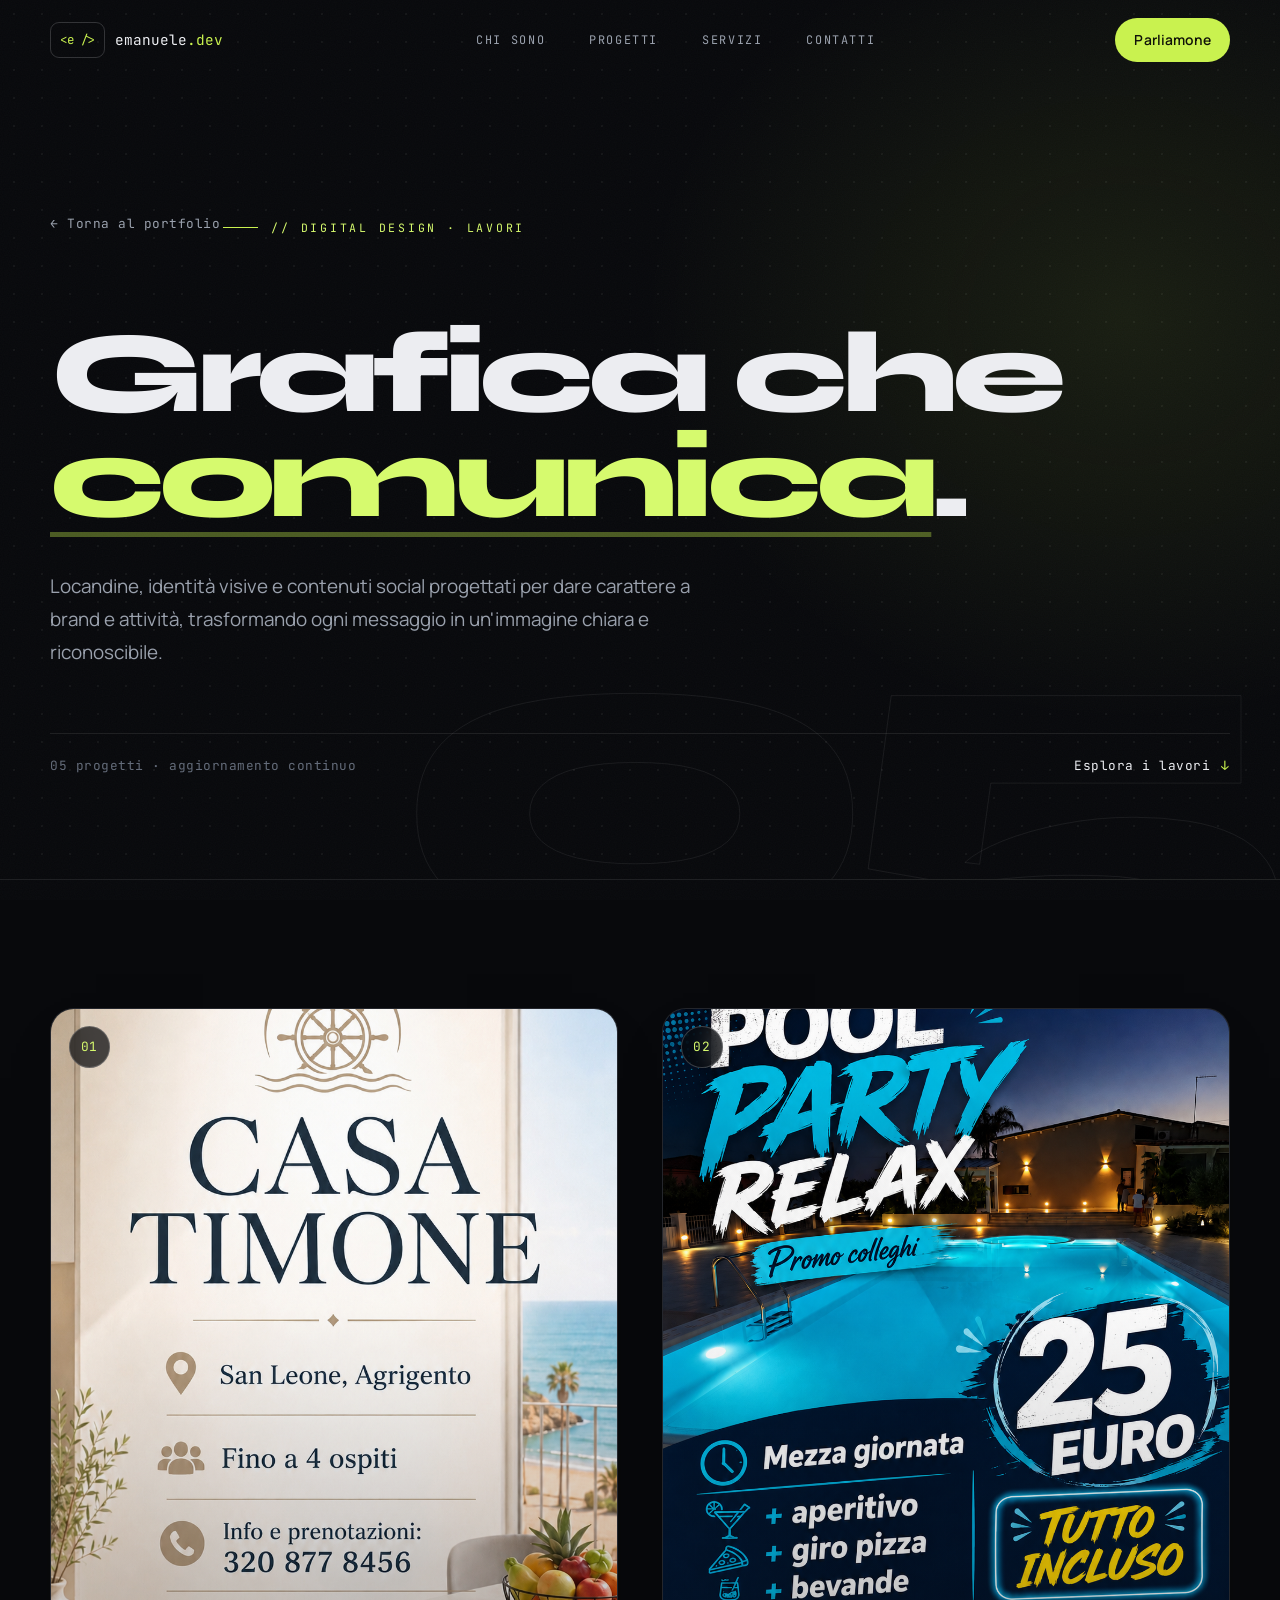
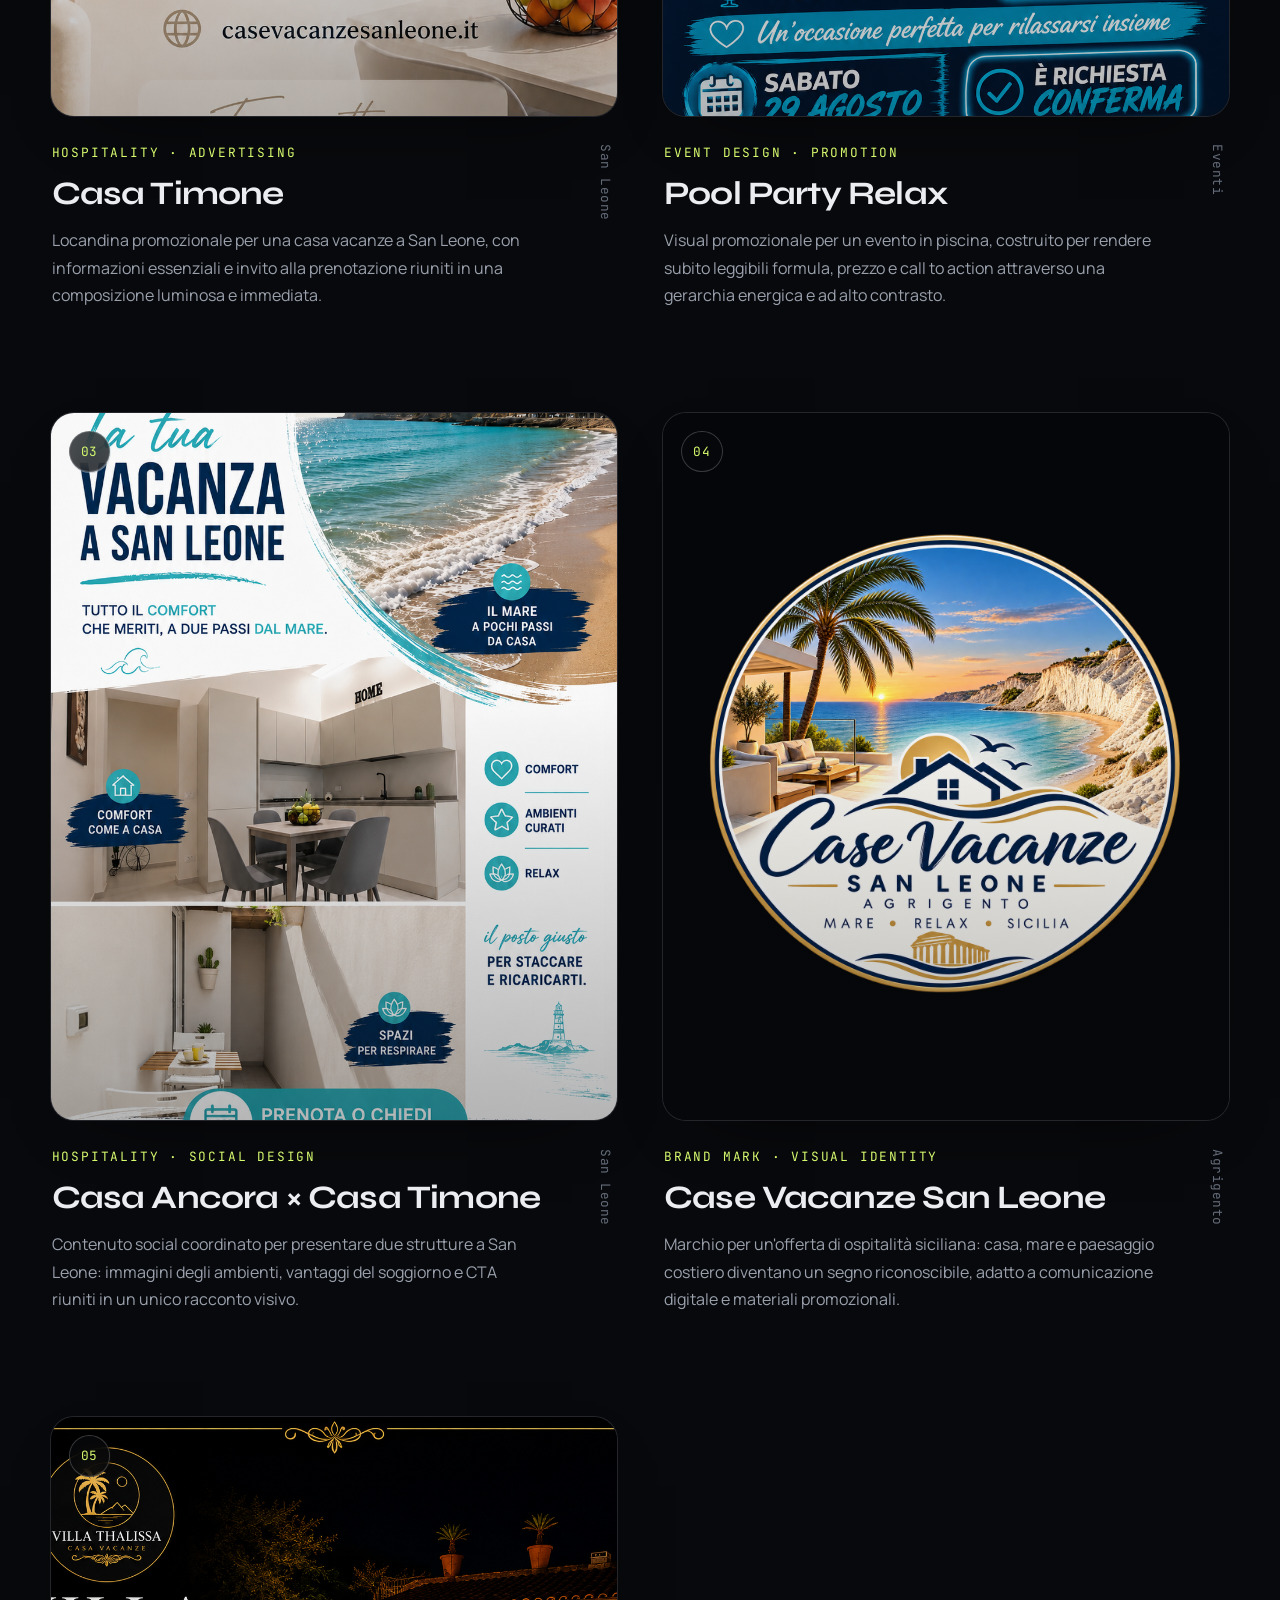
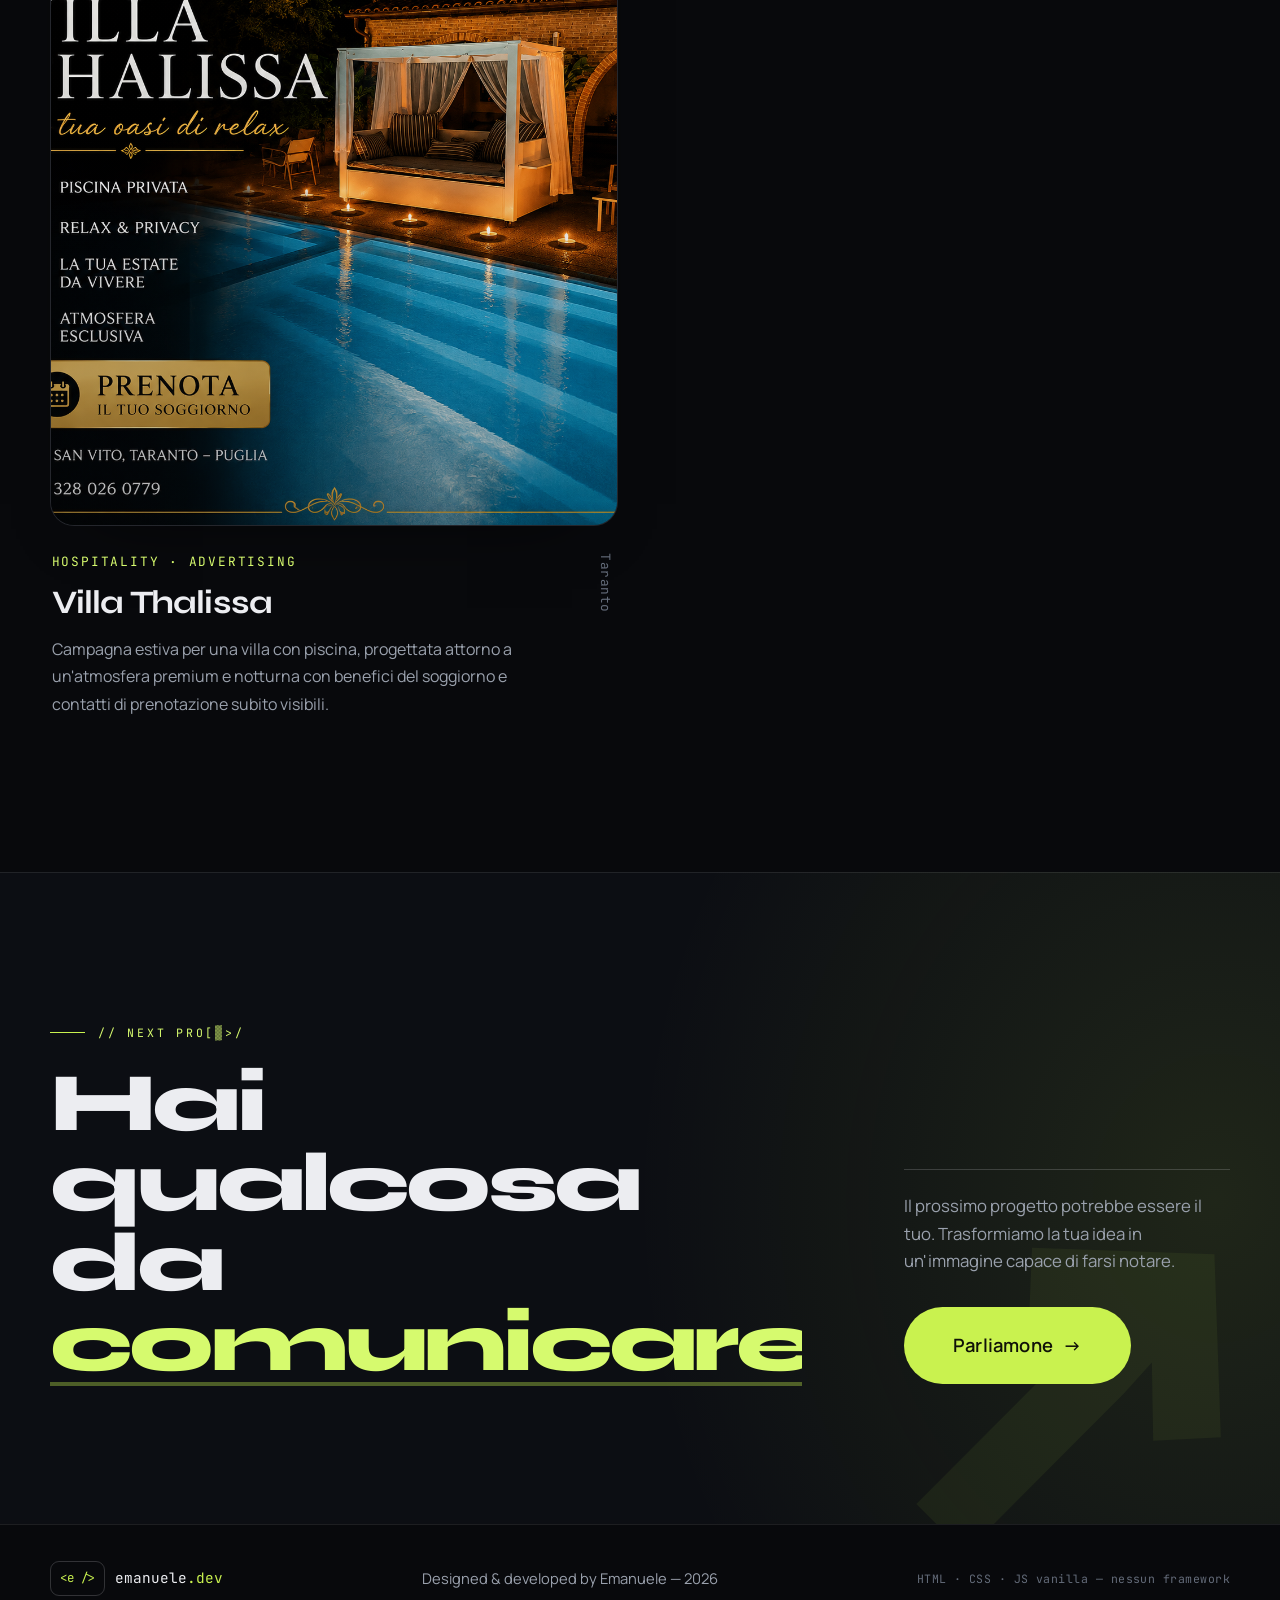
==== works.html @ bc9836f9 "Add files via upload" ====
<!doctype html>
<html lang="it">
  <head>
    <meta charset="UTF-8" />
    <meta name="viewport" content="width=device-width, initial-scale=1.0" />
    <title>Lavori di Digital Design — Emanuele</title>
    <meta
      name="description"
      content="Una selezione dei miei lavori di digital design: locandine, loghi, social content e identità visive per attività e brand."
    />
    <meta name="theme-color" content="#08090C" />
    <meta property="og:type" content="website" />
    <meta property="og:locale" content="it_IT" />
    <meta property="og:title" content="Grafica che comunica — Emanuele" />
    <meta
      property="og:description"
      content="Digital design, identità visive e contenuti promozionali progettati per dare carattere a brand e attività."
    />
    <meta property="og:image" content="assets/images/grafica-che-comunica-og.png" />
    <meta property="og:image:width" content="1200" />
    <meta property="og:image:height" content="630" />
    <meta property="og:image:alt" content="Grafica che comunica — Digital Design · Selected Works" />
    <meta name="twitter:card" content="summary_large_image" />
    <meta name="twitter:title" content="Grafica che comunica — Emanuele" />
    <meta
      name="twitter:description"
      content="Digital design, identità visive e contenuti promozionali progettati per dare carattere a brand e attività."
    />
    <meta name="twitter:image" content="assets/images/grafica-che-comunica-og.png" />

    <link rel="preconnect" href="https://fonts.googleapis.com" />
    <link rel="preconnect" href="https://fonts.gstatic.com" crossorigin />
    <link
      href="https://fonts.googleapis.com/css2?family=Syne:wght@700;800&amp;family=Manrope:wght@400;500;600;700&amp;family=JetBrains+Mono:wght@400;500;600&amp;display=swap"
      rel="stylesheet"
    />

    <link
      rel="icon"
      type="image/svg+xml"
      href="data:image/svg+xml,%3Csvg xmlns='http://www.w3.org/2000/svg' viewBox='0 0 100 100'%3E%3Crect width='100' height='100' fill='%2308090C'/%3E%3Ctext x='50' y='70' font-family='Monaco, monospace' font-size='60' font-weight='bold' fill='%23C9F24F' text-anchor='middle'%3Ee%3C/text%3E%3C/svg%3E"
    />
    <script>
      document.documentElement.classList.add("js");
    </script>

    <link rel="stylesheet" href="css/style.css" />
    <link rel="stylesheet" href="css/works.css" />
  </head>
  <body class="works-page">
    <div class="noise" aria-hidden="true"></div>
    <a class="skip-link" href="#main">Salta al contenuto</a>

    <!-- ============ HEADER (stesso del portfolio, link al portfolio) ============ -->
    <header class="site-header" id="top">
      <div class="container header-inner">
        <a href="index.html" class="brand" aria-label="Emanuele — torna al portfolio">
          <span class="brand-mark" aria-hidden="true">&lt;e /&gt;</span>
          <span class="brand-name">emanuele<span class="accent">.dev</span></span>
        </a>

        <nav class="main-nav" aria-label="Navigazione principale">
          <ul>
            <li><a class="nav-link" href="index.html#chi-sono">Chi sono</a></li>
            <li><a class="nav-link" href="index.html#progetti">Progetti</a></li>
            <li><a class="nav-link" href="index.html#servizi">Servizi</a></li>
            <li><a class="nav-link" href="index.html#contatti">Contatti</a></li>
          </ul>
        </nav>

        <div class="header-actions">
          <a href="index.html#contatti" class="btn btn-primary btn-sm header-cta">Parliamone</a>
          <button
            class="menu-toggle"
            type="button"
            aria-expanded="false"
            aria-controls="mobile-menu"
          >
            <span class="menu-toggle-label">Menu</span>
            <span class="menu-toggle-icon" aria-hidden="true"><span></span><span></span></span>
          </button>
        </div>
      </div>
    </header>

    <!-- ============ MENU MOBILE ============ -->
    <div class="menu-overlay" id="mobile-menu" aria-hidden="true">
      <nav class="menu-nav" aria-label="Navigazione mobile">
        <ul>
          <li><a href="index.html#chi-sono" style="--i: 0"><span class="menu-idx">01</span>Chi sono</a></li>
          <li><a href="index.html#progetti" style="--i: 1"><span class="menu-idx">02</span>Progetti</a></li>
          <li><a href="index.html#servizi" style="--i: 2"><span class="menu-idx">03</span>Servizi</a></li>
          <li><a href="works.html" style="--i: 3"><span class="menu-idx">04</span>Digital Design</a></li>
          <li><a href="index.html#contatti" style="--i: 4"><span class="menu-idx">05</span>Contatti</a></li>
        </ul>
      </nav>
      <div class="menu-foot">
        <p class="mono">// digital design · selected works</p>
        <p class="mono dim">Based in Italy</p>
      </div>
    </div>

    <main id="main">
      <!-- ============ INTESTAZIONE PAGINA ============ -->
      <section class="works-hero">
        <div class="container">
          <a class="back-link mono" href="index.html">← Torna al portfolio</a>

          <p class="kicker mono" data-scramble>// digital design · lavori</p>
          <h1 class="works-title">
            <span class="lm"><span class="lm-in">Grafica che</span></span>
            <span class="lm"><span class="lm-in"><em class="hl">comunica</em>.</span></span>
          </h1>
          <p class="works-lead">
            Locandine, identità visive e contenuti social progettati per dare
            carattere a brand e attività, trasformando ogni messaggio in
            un'immagine chiara e riconoscibile.
          </p>
          <div class="works-hero-meta">
            <p class="works-count mono">05 progetti · aggiornamento continuo</p>
            <a class="works-scroll mono" href="#selected-works">
              Esplora i lavori <span aria-hidden="true">↓</span>
            </a>
          </div>
        </div>
      </section>

      <!-- ============ GRIGLIA LAVORI ============ -->
      <section class="works-section" id="selected-works" aria-label="Lavori di digital design">
        <div class="container">
          <div class="works-grid">

            <!-- 01 · card larga in evidenza -->
            <article class="work-card reveal">
              <a
                class="work-media"
                href="assets/works/progetto-01.PNG"
                target="_blank"
                rel="noopener"
                aria-label="Apri il progetto Casa Timone a dimensione intera"
              >
                <img
                  src="assets/works/progetto-01.PNG"
                  alt="Locandina promozionale Casa Timone, casa vacanze a San Leone"
                  loading="lazy" width="1200" height="900" />
                <span class="work-idx mono">01</span>
                <span class="work-overlay mono">Vedi progetto <span aria-hidden="true">↗</span></span>
              </a>
              <div class="work-body">
                <span class="work-cat mono">Hospitality · Advertising</span>
                <h2 class="work-title">Casa Timone</h2>
                <p class="work-desc">
                  Locandina promozionale per una casa vacanze a San Leone, con
                  informazioni essenziali e invito alla prenotazione riuniti in
                  una composizione luminosa e immediata.
                </p>
                <span class="work-year mono">San Leone</span>
              </div>
            </article>

            <!-- 02 -->
            <article class="work-card reveal" style="--d: 0.08s">
              <a
                class="work-media"
                href="assets/works/progetto-02.PNG"
                target="_blank"
                rel="noopener"
                aria-label="Apri il progetto Pool Party Relax a dimensione intera"
              >
                <img
                  src="assets/works/progetto-02.PNG"
                  alt="Locandina Pool Party Relax con piscina, offerta e dettagli dell'evento"
                  loading="lazy" width="900" height="675" />
                <span class="work-idx mono">02</span>
                <span class="work-overlay mono">Vedi progetto <span aria-hidden="true">↗</span></span>
              </a>
              <div class="work-body">
                <span class="work-cat mono">Event Design · Promotion</span>
                <h2 class="work-title">Pool Party Relax</h2>
                <p class="work-desc">
                  Visual promozionale per un evento in piscina, costruito per
                  rendere subito leggibili formula, prezzo e call to action
                  attraverso una gerarchia energica e ad alto contrasto.
                </p>
                <span class="work-year mono">Eventi</span>
              </div>
            </article>

            <!-- 03 -->
            <article class="work-card reveal" style="--d: 0.16s">
              <a
                class="work-media"
                href="assets/works/progetto-03.PNG"
                target="_blank"
                rel="noopener"
                aria-label="Apri il progetto Casa Ancora e Casa Timone a dimensione intera"
              >
                <img
                  src="assets/works/progetto-03.PNG"
                  alt="Grafica promozionale delle case vacanze Casa Ancora e Casa Timone"
                  loading="lazy" width="900" height="675" />
                <span class="work-idx mono">03</span>
                <span class="work-overlay mono">Vedi progetto <span aria-hidden="true">↗</span></span>
              </a>
              <div class="work-body">
                <span class="work-cat mono">Hospitality · Social Design</span>
                <h2 class="work-title">Casa Ancora × Casa Timone</h2>
                <p class="work-desc">
                  Contenuto social coordinato per presentare due strutture a San
                  Leone: immagini degli ambienti, vantaggi del soggiorno e CTA
                  riuniti in un unico racconto visivo.
                </p>
                <span class="work-year mono">San Leone</span>
              </div>
            </article>

            <!-- 04 -->
            <article class="work-card reveal" style="--d: 0.08s">
              <a
                class="work-media work-media--contain"
                href="assets/works/progetto-04.PNG"
                target="_blank"
                rel="noopener"
                aria-label="Apri il logo Case Vacanze San Leone a dimensione intera"
              >
                <img
                  src="assets/works/progetto-04.PNG"
                  alt="Logo circolare Case Vacanze San Leone con mare, casa e costa siciliana"
                  loading="lazy" width="900" height="675" />
                <span class="work-idx mono">04</span>
                <span class="work-overlay mono">Vedi progetto <span aria-hidden="true">↗</span></span>
              </a>
              <div class="work-body">
                <span class="work-cat mono">Brand Mark · Visual Identity</span>
                <h2 class="work-title">Case Vacanze San Leone</h2>
                <p class="work-desc">
                  Marchio per un'offerta di ospitalità siciliana: casa, mare e
                  paesaggio costiero diventano un segno riconoscibile, adatto a
                  comunicazione digitale e materiali promozionali.
                </p>
                <span class="work-year mono">Agrigento</span>
              </div>
            </article>

            <!-- 05 -->
            <article class="work-card reveal" style="--d: 0.16s">
              <a
                class="work-media"
                href="assets/works/progetto-05.PNG"
                target="_blank"
                rel="noopener"
                aria-label="Apri il progetto Villa Thalissa a dimensione intera"
              >
                <img
                  src="assets/works/progetto-05.PNG"
                  alt="Locandina Villa Thalissa con piscina e invito alla prenotazione"
                  loading="lazy" width="900" height="675" />
                <span class="work-idx mono">05</span>
                <span class="work-overlay mono">Vedi progetto <span aria-hidden="true">↗</span></span>
              </a>
              <div class="work-body">
                <span class="work-cat mono">Hospitality · Advertising</span>
                <h2 class="work-title">Villa Thalissa</h2>
                <p class="work-desc">
                  Campagna estiva per una villa con piscina, progettata attorno
                  a un'atmosfera premium e notturna con benefici del soggiorno e
                  contatti di prenotazione subito visibili.
                </p>
                <span class="work-year mono">Taranto</span>
              </div>
            </article>

          </div>
        </div>
      </section>

      <!-- ============ CTA FINALE ============ -->
      <section class="works-cta" aria-label="Contattami">
        <div class="container works-cta-grid">
          <div>
            <p class="kicker mono reveal" data-scramble>// next project</p>
            <h2 class="works-cta-title">
              <span class="lm"><span class="lm-in">Hai qualcosa</span></span>
              <span class="lm"><span class="lm-in">da</span></span>
              <span class="lm"><span class="lm-in"><em class="hl">comunicare</em>?</span></span>
            </h2>
          </div>
          <div class="works-cta-copy reveal" style="--d: 0.15s">
            <p class="works-cta-text">
              Il prossimo progetto potrebbe essere il tuo. Trasformiamo la tua
              idea in un'immagine capace di farsi notare.
            </p>
            <a href="index.html#contatti" class="btn btn-primary btn-xl">
              Parliamone <span aria-hidden="true">→</span>
            </a>
          </div>
        </div>
      </section>
    </main>

    <!-- ============ FOOTER ============ -->
    <footer class="site-footer">
      <div class="container footer-inner">
        <a href="index.html" class="brand" aria-label="Torna al portfolio">
          <span class="brand-mark" aria-hidden="true">&lt;e /&gt;</span>
          <span class="brand-name">emanuele<span class="accent">.dev</span></span>
        </a>
        <p class="footer-line">
          Designed &amp; developed by Emanuele — <span id="year"></span>
        </p>
        <p class="footer-tech mono">HTML · CSS · JS vanilla — nessun framework</p>
      </div>
    </footer>

    <button class="to-top" type="button" aria-label="Torna all'inizio">↑</button>
    <div class="toast mono" role="status" aria-live="polite"></div>

    <script src="js/script.js"></script>
  </body>
</html>
---- css/style.css ----
/* ============================================================
   EMANUELE · PORTFOLIO — design system
   Tema carbone + accento lime
   ============================================================ */

:root {
  --bg: #08090C;
  --bg-elev: #0C0E13;
  --surface: #0F1218;
  --surface-2: #151923;
  --line: rgba(236, 238, 242, .09);
  --line-strong: rgba(236, 238, 242, .18);
  --text: #ECEDF1;
  --muted: #9AA1AD;
  --faint: #646C7A;
  --accent: #C9F24F;
  --accent-text: #D6FA6E;
  --accent-soft: rgba(201, 242, 79, .12);
  --font-display: 'Syne', system-ui, sans-serif;
  --font-body: 'Manrope', system-ui, sans-serif;
  --font-mono: 'JetBrains Mono', ui-monospace, monospace;
  --radius: 16px;
  --radius-lg: 24px;
  --ease: cubic-bezier(.16, 1, .3, 1);
  --header-h: clamp(4.25rem, 9vh, 5.5rem);
}

*, *::before, *::after { box-sizing: border-box; margin: 0; padding: 0; }

html {
  color-scheme: dark;
  scroll-behavior: smooth;
  scroll-padding-top: calc(var(--header-h) + 1rem);
}

body {
  background: var(--bg);
  color: var(--text);
  font-family: var(--font-body);
  font-size: 1rem;
  line-height: 1.65;
  -webkit-font-smoothing: antialiased;
  overflow-x: hidden;
}

img { max-width: 100%; display: block; }
a { color: inherit; text-decoration: none; }
ul, ol { list-style: none; }
button { font: inherit; color: inherit; background: none; border: 0; cursor: pointer; }

::selection { background: var(--accent); color: #101208; }
:focus-visible { outline: 2px solid var(--accent); outline-offset: 3px; border-radius: 4px; }

.container { width: min(1180px, 100% - 3rem); margin-inline: auto; }
.mono { font-family: var(--font-mono); font-size: .8rem; letter-spacing: .04em; }
.dim { color: var(--faint); }
.accent { color: var(--accent); }

em.hl {
  font-style: normal;
  color: var(--accent-text);
  text-decoration: underline;
  text-decoration-color: rgba(201, 242, 79, .35);
  text-underline-offset: .14em;
  text-decoration-thickness: .045em;
}

/* Grana di sottofondo */
.noise {
  position: fixed; inset: 0; z-index: 1; pointer-events: none; opacity: .05;
  background-image: url("data:image/svg+xml,%3Csvg xmlns='http://www.w3.org/2000/svg' width='140' height='140'%3E%3Cfilter id='n'%3E%3CfeTurbulence type='fractalNoise' baseFrequency='0.85' numOctaves='2'/%3E%3C/filter%3E%3Crect width='140' height='140' filter='url(%23n)' opacity='0.6'/%3E%3C/svg%3E");
}

.skip-link {
  position: fixed; top: -100px; left: 1rem; z-index: 300;
  background: var(--accent); color: #101208; font-weight: 700;
  padding: .7rem 1.2rem; border-radius: 999px; transition: top .3s var(--ease);
}
.skip-link:focus { top: 1rem; }

/* ---------- Bottoni ---------- */
.btn {
  display: inline-flex; align-items: center; gap: .55em;
  font-weight: 600; font-size: .95rem; letter-spacing: .01em;
  padding: .95em 1.7em; border-radius: 999px; border: 1px solid transparent;
  transition: transform .35s var(--ease), background .35s, color .35s, border-color .35s, box-shadow .35s;
}
.btn:active { transform: scale(.97); }
.btn-primary { background: var(--accent); color: #101208; }
.btn-primary:hover { transform: translateY(-2px); box-shadow: 0 12px 34px -12px rgba(201, 242, 79, .45); background: var(--accent-text); }
.btn-ghost { border-color: var(--line-strong); color: var(--text); }
.btn-ghost:hover { border-color: var(--accent); color: var(--accent-text); transform: translateY(-2px); }
.btn-sm { padding: .65em 1.3em; font-size: .87rem; }
.btn-xl { padding: 1.2em 2.6em; font-size: clamp(1rem, 1.6vw, 1.15rem); }

/* ---------- Kicker & titoli ---------- */
.kicker {
  display: inline-flex; align-items: center; gap: .8rem;
  color: var(--accent-text); text-transform: uppercase;
  font-size: .72rem; letter-spacing: .24em; margin-bottom: 1.4rem;
}
.kicker::before { content: ""; width: 2.2rem; height: 1px; background: var(--accent); }

.section-title {
  font-family: var(--font-display); font-weight: 800;
  font-size: clamp(2rem, 4.6vw, 3.3rem);
  line-height: 1.06; letter-spacing: -.02em;
}
.section-lead { color: var(--muted); max-width: 56ch; margin-top: 1.2rem; }
.section { padding-block: clamp(4.5rem, 10vw, 7.5rem); }
.section-head { margin-bottom: clamp(2.5rem, 6vw, 4rem); }

/* Line-mask reveal (solo con JS attivo) */
.lm { display: block; overflow: hidden; padding-bottom: .08em; margin-bottom: -.08em; }
.js .lm-in { display: inline-block; transform: translateY(115%); transition: transform .9s var(--ease); }
.js .is-visible .lm-in, .js .lm.is-visible .lm-in { transform: translateY(0); }

/* Reveal generico allo scroll (solo con JS attivo) */
.js .reveal { opacity: 0; transform: translateY(26px); transition: opacity .8s var(--ease), transform .8s var(--ease); transition-delay: var(--d, 0s); }
.js .reveal.is-visible { opacity: 1; transform: none; }

/* ---------- Header ---------- */
.site-header {
  position: fixed; top: 0; left: 0; right: 0; z-index: 100; height: var(--header-h);
  display: flex; align-items: center;
  border-bottom: 1px solid transparent;
  transition: background .4s, border-color .4s;
}
.site-header.scrolled {
  background: rgba(8, 9, 12, .78);
  -webkit-backdrop-filter: blur(12px); backdrop-filter: blur(12px);
  border-bottom-color: var(--line);
}
.header-inner { display: flex; align-items: center; justify-content: space-between; gap: 1.5rem; }

.brand { display: inline-flex; align-items: center; gap: .65rem; }
.brand-mark {
  font-family: var(--font-mono); font-size: .78rem; color: var(--accent);
  border: 1px solid var(--line-strong); border-radius: 9px;
  padding: .4rem .55rem; transition: border-color .3s, background .3s;
}
.brand:hover .brand-mark { border-color: var(--accent); background: var(--accent-soft); }
.brand-name { font-family: var(--font-mono); font-size: .9rem; }

.main-nav ul { display: flex; gap: clamp(1.2rem, 2.4vw, 2.1rem); }
.nav-link {
  font-family: var(--font-mono); font-size: .74rem; letter-spacing: .14em;
  text-transform: uppercase; color: var(--muted);
  display: inline-flex; align-items: center; gap: .5rem;
  padding-block: .35rem; transition: color .3s;
}
.nav-link::before {
  content: ""; width: 5px; height: 5px; border-radius: 50%;
  background: var(--accent); transform: scale(0); transition: transform .35s var(--ease);
}
.nav-link:hover { color: var(--text); }
.nav-link.is-active { color: var(--accent-text); }
.nav-link.is-active::before { transform: scale(1); }

.header-actions { display: flex; align-items: center; gap: 1rem; }

/* Hamburger */
.menu-toggle { display: none; align-items: center; gap: .8rem; padding: .5rem 0; }
.menu-toggle-label { font-family: var(--font-mono); font-size: .72rem; letter-spacing: .18em; text-transform: uppercase; }
.menu-toggle-icon { display: grid; gap: 6px; width: 26px; }
.menu-toggle-icon span { height: 2px; background: var(--text); border-radius: 2px; transition: transform .4s var(--ease), opacity .3s; }
.menu-open .menu-toggle-icon span:first-child { transform: translateY(4px) rotate(45deg); }
.menu-open .menu-toggle-icon span:last-child { transform: translateY(-4px) rotate(-45deg); }

/* ---------- Menu mobile ---------- */
.menu-overlay {
  position: fixed; inset: 0; z-index: 90; background: var(--bg-elev);
  display: flex; flex-direction: column; justify-content: center;
  padding: var(--header-h) 2rem 2.5rem;
  clip-path: inset(0 0 100% 0); visibility: hidden;
  transition: clip-path .65s var(--ease), visibility 0s .65s;
}
.menu-open .menu-overlay { clip-path: inset(0); visibility: visible; transition: clip-path .65s var(--ease); }
.menu-nav li { overflow: hidden; border-bottom: 1px solid var(--line); }
.menu-nav a {
  display: flex; align-items: baseline; gap: 1.2rem;
  font-family: var(--font-display); font-weight: 800;
  font-size: clamp(2rem, 8vw, 3.4rem); padding: 1rem 0;
  transform: translateY(110%); transition: transform .6s var(--ease), color .3s;
  transition-delay: calc(var(--i) * 60ms);
}
.menu-open .menu-nav a { transform: none; }
.menu-nav a:hover { color: var(--accent-text); }
.menu-idx { font-family: var(--font-mono); font-size: .8rem; color: var(--accent); }
.menu-foot { margin-top: 2.5rem; display: flex; justify-content: space-between; gap: 1rem; color: var(--accent-text); }
.menu-foot .dim { color: var(--faint); }

/* ---------- Hero ---------- */
.hero {
  position: relative; min-height: 100svh;
  display: grid; align-content: center;
  padding: calc(var(--header-h) + 3rem) 0 5rem;
  background-image: radial-gradient(circle, rgba(236,238,242,.055) 1px, transparent 1px);
  background-size: 26px 26px;
  overflow: hidden;
}
.hero::after {
  content: ""; position: absolute; inset: 0; pointer-events: none;
  background: radial-gradient(60% 55% at 78% 30%, rgba(201,242,79,.07), transparent 70%);
}
.hero-grid { position: relative; z-index: 2; display: grid; gap: 3.5rem; align-items: center; }

.status-pill {
  display: inline-flex; align-items: center; gap: .65em;
  font-family: var(--font-mono); font-size: .74rem; letter-spacing: .1em; text-transform: uppercase;
  color: var(--muted); border: 1px solid var(--line-strong); border-radius: 999px;
  padding: .5em 1.1em; margin-bottom: 1.6rem;
}
.dot-live { width: 8px; height: 8px; border-radius: 50%; background: var(--accent); animation: pulse 2.2s infinite; flex: none; }
@keyframes pulse {
  0% { box-shadow: 0 0 0 0 rgba(201,242,79,.5); }
  70% { box-shadow: 0 0 0 9px rgba(201,242,79,0); }
  100% { box-shadow: 0 0 0 0 rgba(201,242,79,0); }
}

.hero-title {
  font-family: var(--font-display); font-weight: 800;
  font-size: clamp(2.3rem, 6vw, 4.3rem);
  line-height: 1.04; letter-spacing: -.025em;
}

.hero-sub { color: var(--muted); font-size: clamp(1rem, 1.4vw, 1.15rem); max-width: 46ch; margin-top: 1.6rem; }
.hero-actions { display: flex; flex-wrap: wrap; gap: 1rem; margin-top: 2.2rem; }

.hero-meta { display: flex; flex-wrap: wrap; gap: 1rem 2rem; margin-top: 2.6rem; color: var(--faint); font-size: .78rem; }
.hero-meta li { display: inline-flex; gap: .55em; }
.hero-meta span { color: var(--accent); }

/* Entrate hero (solo con JS attivo) */
.js .hero-el { opacity: 0; transform: translateY(22px); animation: heroIn .85s var(--ease) forwards; animation-delay: calc(var(--i) * .08s + .15s); }
.js .hero-title .lm-in { transform: translateY(115%); animation: lmUp .95s var(--ease) forwards; animation-delay: calc(var(--i) * .08s + .2s); transition: none; }
@keyframes heroIn { to { opacity: 1; transform: none; } }
@keyframes lmUp { to { transform: translateY(0); } }

/* Lato artistico hero */
.hero-art { position: relative; max-width: 460px; margin-inline: auto; width: 100%; }
.code-card {
  position: relative; z-index: 2;
  background: #0D1016; border: 1px solid var(--line); border-radius: var(--radius);
  box-shadow: 0 40px 90px -40px rgba(0,0,0,.8);
  animation: floaty 7s ease-in-out infinite alternate;
}
@keyframes floaty { from { transform: translateY(-7px); } to { transform: translateY(7px); } }
.code-bar { display: flex; align-items: center; gap: 1rem; padding: .85rem 1.2rem; border-bottom: 1px solid var(--line); }
.code-dots { display: flex; gap: 6px; }
.code-dots i { width: 10px; height: 10px; border-radius: 50%; background: var(--surface-2); border: 1px solid var(--line-strong); }
.code-file { color: var(--faint); font-size: .72rem; }
.code-body { padding: 1.4rem 1.5rem; font-family: var(--font-mono); font-size: .82rem; line-height: 1.85; overflow-x: auto; }
.c-line { display: block; white-space: pre; }
.c-kw { color: #8B93FF; } .c-var { color: var(--text); } .c-key { color: #7FD1DC; }
.c-str { color: var(--accent-text); } .c-cm { color: #59626F; }
.caret { display: inline-block; width: 8px; height: 1.05em; background: var(--accent); vertical-align: text-bottom; margin-left: 4px; animation: blink 1.1s steps(1) infinite; }
@keyframes blink { 50% { opacity: 0; } }

.float-chip {
  position: absolute; z-index: 3;
  display: inline-flex; align-items: center; gap: .55em;
  font-family: var(--font-mono); font-size: .72rem; color: var(--text);
  background: var(--surface); border: 1px solid var(--line-strong);
  padding: .5em 1em; border-radius: 999px;
  box-shadow: 0 16px 40px -18px rgba(0,0,0,.7);
  animation: floaty 6s ease-in-out infinite alternate;
}
.chip-dot { width: 6px; height: 6px; border-radius: 50%; background: var(--accent); }
.chip-a { top: -1.1rem; left: -1rem; animation-delay: .8s; }
.chip-b { bottom: 3rem; right: -1.2rem; animation-delay: 1.6s; }
.chip-c { bottom: -1.2rem; left: 1.2rem; animation-delay: 2.4s; }

.scroll-cue {
  position: absolute; left: 50%; bottom: 1.6rem; transform: translateX(-50%);
  display: flex; flex-direction: column; align-items: center; gap: .5rem;
  color: var(--faint); font-size: .68rem; letter-spacing: .22em; text-transform: uppercase;
}
.cue-line { width: 1px; height: 44px; background: var(--accent); animation: cue 1.8s var(--ease) infinite; transform-origin: top; }
@keyframes cue { 0% { transform: scaleY(0); } 45% { transform: scaleY(1); } 100% { transform: scaleY(1); opacity: 0; } }

/* ---------- Marquee ---------- */
.marquee { border-block: 1px solid var(--line); overflow: hidden; }
.marquee-track { display: flex; width: max-content; animation: marquee 34s linear infinite; }
.marquee:hover .marquee-track { animation-play-state: paused; }
.marquee-group { display: flex; align-items: center; gap: 2.6rem; padding: 1.15rem 1.3rem; }
.marquee-group span {
  font-family: var(--font-mono); font-size: .8rem; letter-spacing: .18em;
  text-transform: uppercase; color: var(--faint); white-space: nowrap;
}
.marquee-group i { color: var(--accent); font-style: normal; font-size: .7rem; }
@keyframes marquee { to { transform: translateX(-50%); } }

/* ---------- Chi sono ---------- */
.about { border-top: 1px solid var(--line); }
.about-grid { display: grid; gap: 3rem; align-items: start; }
.about-left { position: sticky; top: calc(var(--header-h) + 2rem); }
.about-right .lead { font-size: clamp(1.1rem, 1.6vw, 1.3rem); line-height: 1.6; }
.about-right p + p { margin-top: 1.2rem; color: var(--muted); }

.about-stats { display: grid; grid-template-columns: repeat(3, 1fr); gap: 1px; background: var(--line); border: 1px solid var(--line); border-radius: var(--radius); overflow: hidden; margin-top: 2.4rem; }
.stat { background: var(--surface); padding: 1.3rem 1.2rem; transition: background .35s; }
.stat:hover { background: var(--surface-2); }
.stat-label { display: block; color: var(--accent-text); font-size: .68rem; letter-spacing: .16em; text-transform: uppercase; margin-bottom: .5rem; }
.stat-value { font-weight: 600; font-size: .95rem; line-height: 1.4; }

.about-quote { margin-top: 2.4rem; padding: 1.4rem 1.6rem; border-left: 2px solid var(--accent); background: var(--accent-soft); border-radius: 0 var(--radius) var(--radius) 0; }
.about-quote p { font-family: var(--font-display); font-weight: 700; font-size: 1.15rem; }

/* ---------- Competenze ---------- */
.skills-grid { display: grid; gap: 1.5rem; }
.skill-panel { border: 1px solid var(--line); border-radius: var(--radius-lg); background: linear-gradient(180deg, var(--surface), var(--bg-elev)); padding: clamp(1.5rem, 3vw, 2.2rem); }
.skill-panel-head { display: flex; align-items: center; justify-content: space-between; gap: 1rem; flex-wrap: wrap; margin-bottom: .8rem; }
.skill-panel-head h3 { font-family: var(--font-display); font-size: 1.25rem; font-weight: 700; }
.skill-tag { color: var(--accent-text); font-size: .7rem; letter-spacing: .14em; text-transform: uppercase; border: 1px solid var(--line-strong); border-radius: 999px; padding: .4em 1em; }
.learning-tag { color: var(--muted); }

.skill-list li {
  display: grid; grid-template-columns: 1fr auto 14px; align-items: center; gap: 1rem;
  padding: .9rem 0; border-top: 1px solid var(--line);
}
.skill-name { font-weight: 600; }
.skill-level { color: var(--faint); font-size: .72rem; text-align: right; }
.skill-dot { width: 9px; height: 9px; border-radius: 50%; justify-self: end; }
.skill-dot.solid { background: var(--accent); }
.skill-dot.learning { background: transparent; border: 1.5px solid var(--accent); animation: pulse 2.6s infinite; }
.skill-dot.hollow { background: transparent; border: 1.5px solid var(--line-strong); }
.skill-dot.current-dot { background: var(--accent); box-shadow: 0 0 0 4px var(--accent-soft); }

.skill-note { display: flex; flex-wrap: wrap; gap: 1.4rem; margin-top: 2rem; color: var(--faint); }
.legend { display: inline-flex; align-items: center; gap: .55em; }

/* ---------- Progetti ---------- */
.projects { border-top: 1px solid var(--line); }

.featured {
  display: grid; gap: clamp(1.8rem, 4vw, 3.5rem);
  border: 1px solid var(--line); border-radius: var(--radius-lg);
  background: var(--surface); padding: clamp(1.2rem, 3vw, 2.4rem);
  transition: border-color .4s;
}
.featured:hover { border-color: var(--line-strong); }

.featured-media { position: relative; border-radius: var(--radius); overflow: hidden; border: 1px solid var(--line); aspect-ratio: 4 / 3; }
.featured-media img { width: 100%; height: 100%; object-fit: cover; animation: slowzoom 18s ease-in-out infinite alternate; }
@keyframes slowzoom { from { transform: scale(1); } to { transform: scale(1.09); } }
.frame-tag {
  position: absolute; left: 1rem; bottom: 1rem;
  display: inline-flex; align-items: center; gap: .6em;
  background: rgba(8, 9, 12, .82); border: 1px solid var(--line-strong);
  border-radius: 999px; padding: .45em 1em; font-size: .7rem; letter-spacing: .12em; text-transform: uppercase;
}

.featured-body { display: flex; flex-direction: column; }
.featured-title { font-family: var(--font-display); font-weight: 800; font-size: clamp(1.6rem, 2.6vw, 2.2rem); margin: .6rem 0 .8rem; }
.featured-desc { color: var(--muted); }
.featured-ps { display: grid; grid-template-columns: 1fr 1fr; gap: 1.5rem; margin: 1.6rem 0; }
.featured-ps h4 { color: var(--accent-text); font-size: .7rem; letter-spacing: .16em; text-transform: uppercase; margin-bottom: .5rem; }
.featured-ps p { color: var(--muted); font-size: .92rem; }

.tags { display: flex; flex-wrap: wrap; gap: .5rem; }
.tags li {
  font-family: var(--font-mono); font-size: .7rem; letter-spacing: .06em;
  color: var(--muted); border: 1px solid var(--line-strong);
  border-radius: 999px; padding: .4em .95em;
  transition: color .3s, border-color .3s;
}
.featured .tags li:hover { color: var(--accent-text); border-color: var(--accent); }
.featured-actions { display: flex; flex-wrap: wrap; gap: .9rem; margin-top: 1.8rem; }

/* Placeholder progetti futuri */
.ph-grid { display: grid; gap: 1.5rem; margin-top: 1.5rem; }
.ph-card {
  position: relative; overflow: hidden;
  border: 1px dashed var(--line-strong); border-radius: var(--radius-lg);
  padding: 2rem 1.8rem; display: flex; flex-direction: column; gap: .6rem;
  background-image: repeating-linear-gradient(-45deg, rgba(236,238,242,.018) 0 14px, transparent 14px 28px);
  transition: border-color .4s, transform .4s var(--ease);
}
.ph-card:hover { border-color: rgba(201,242,79,.5); transform: translateY(-5px); }
.ph-icon {
  width: 46px; height: 46px; border: 1px solid var(--line-strong); border-radius: 12px;
  display: grid; place-items: center; font-size: 1.4rem; color: var(--accent);
  margin-bottom: .6rem; transition: transform .5s var(--ease), background .4s;
}
.ph-card:hover .ph-icon { transform: rotate(90deg); background: var(--accent-soft); }
.ph-tag { color: var(--faint); letter-spacing: .2em; text-transform: uppercase; font-size: .66rem; }
.ph-card h3 { font-family: var(--font-display); font-size: 1.15rem; font-weight: 700; }
.ph-card p { color: var(--muted); font-size: .92rem; flex-grow: 1; }
.ph-hint { color: var(--faint); }
.ph-link { color: var(--accent-text); margin-top: .3rem; display: inline-flex; gap: .4em; transition: gap .3s; }
.ph-link:hover { gap: .8em; }

/* ---------- Servizi (accordion) ---------- */
.services { border-top: 1px solid var(--line); }
.acc { border-top: 1px solid var(--line); }
.acc-item { border-bottom: 1px solid var(--line); }
.acc-head {
  width: 100%; display: grid; grid-template-columns: auto 1fr auto; align-items: center; gap: 1.4rem;
  padding: 1.5rem 0; text-align: left;
}
.acc-idx { color: var(--faint); transition: color .3s; }
.acc-title { font-family: var(--font-display); font-weight: 700; font-size: clamp(1.15rem, 2.4vw, 1.5rem); transition: color .3s, transform .5s var(--ease); }
.acc-head:hover .acc-title { color: var(--accent-text); transform: translateX(8px); }
.acc-head:hover .acc-idx { color: var(--accent); }
.acc-icon { position: relative; width: 34px; height: 34px; border: 1px solid var(--line-strong); border-radius: 50%; flex: none; transition: transform .45s var(--ease), border-color .3s; }
.acc-icon::before, .acc-icon::after {
  content: ""; position: absolute; top: 50%; left: 50%; background: var(--accent);
  transform: translate(-50%, -50%);
}
.acc-icon::before { width: 12px; height: 1.5px; }
.acc-icon::after { width: 1.5px; height: 12px; }
.acc-item.is-open .acc-icon { transform: rotate(225deg); border-color: var(--accent); }
.acc-panel { display: grid; grid-template-rows: 0fr; transition: grid-template-rows .55s var(--ease); }
.acc-item.is-open .acc-panel { grid-template-rows: 1fr; }
.acc-inner { overflow: hidden; }
.acc-inner .acc-desc { color: var(--muted); max-width: 62ch; padding-left: calc(1.4rem + 2ch); }
.acc-inner .tags { padding: 1.1rem 0 1.7rem calc(1.4rem + 2ch); }

/* Digital Design · micro-riga e link alla futura gallery */
.acc-inner .acc-micro {
  font-family: var(--font-mono);
  font-size: .68rem;
  letter-spacing: .16em;
  text-transform: uppercase;
  color: var(--faint);
  margin-top: 1rem;
  padding-left: calc(1.4rem + 2ch);
}
.acc-inner .ph-link {
  display: inline-flex;
  margin-top: 1.1rem;
  padding-left: calc(1.4rem + 2ch);
  font-size: .72rem;
}

/* ---------- Processo ---------- */
.process { border-top: 1px solid var(--line); }
.steps { display: grid; gap: 2.2rem; margin-top: clamp(2.5rem, 6vw, 4rem); }
.step-bar { display: block; width: 2.4rem; height: 2px; background: var(--accent); margin: .7rem 0 1.1rem; transition: width .5s var(--ease); }
.step:hover .step-bar { width: 4rem; }
.step-num { color: var(--accent-text); letter-spacing: .14em; }
.step h3 { font-family: var(--font-display); font-size: 1.15rem; font-weight: 700; margin-bottom: .5rem; transition: transform .4s var(--ease); }
.step:hover h3 { transform: translateY(-3px); }
.step p { color: var(--muted); font-size: .92rem; }

/* ---------- Percorso (timeline) ---------- */
.journey { border-top: 1px solid var(--line); }
.tl-wrap { position: relative; }
.tl-wrap::before { content: ""; position: absolute; left: 190px; top: 8px; bottom: 8px; border-left: 1px dashed var(--line-strong); }
.tl-item { position: relative; display: grid; grid-template-columns: 150px 1fr; gap: 1rem 5rem; padding-block: 1.5rem; }
.tl-phase { color: var(--faint); letter-spacing: .16em; text-transform: uppercase; font-size: .68rem; padding-top: .35rem; }
.tl-node {
  position: absolute; left: 183px; top: 1.9rem; width: 15px; height: 15px;
  border-radius: 50%; border: 2px solid var(--line-strong); background: var(--bg);
}
.tl-item.done .tl-node { background: var(--accent); border-color: var(--accent); }
.tl-item.current .tl-node { background: var(--accent); border-color: var(--accent); animation: pulse 2s infinite; }
.tl-item.goal .tl-node { border-style: dashed; }
.tl-body h3 { font-family: var(--font-display); font-size: 1.25rem; font-weight: 700; display: flex; align-items: center; flex-wrap: wrap; gap: .8rem; }
.tl-item:not(.done):not(.current) .tl-body { opacity: .55; }
.tl-body p { color: var(--muted); margin-top: .35rem; max-width: 52ch; }
.tl-status { font-size: .64rem; letter-spacing: .14em; text-transform: uppercase; color: var(--muted); border: 1px solid var(--line-strong); border-radius: 999px; padding: .35em .9em; font-family: var(--font-mono); }
.tl-item.done .tl-status { color: var(--accent-text); border-color: rgba(201,242,79,.4); }
.tl-item.current .tl-status { color: #101208; background: var(--accent); border-color: var(--accent); }
.tl-legend { display: flex; flex-wrap: wrap; gap: 1.4rem; margin-top: 2.2rem; color: var(--faint); }

/* ---------- CTA ---------- */
.cta {
  position: relative; overflow: hidden;
  padding-block: clamp(6rem, 13vw, 9.5rem);
  background: radial-gradient(55% 80% at 20% 50%, rgba(201,242,79,.09), transparent 70%);
  border-top: 1px solid var(--line);
}
.cta-arrow {
  position: absolute; right: -2%; top: 50%; transform: translateY(-50%);
  font-family: var(--font-display); font-weight: 800; line-height: 1;
  font-size: clamp(16rem, 42vw, 34rem); color: transparent;
  -webkit-text-stroke: 1px rgba(236,238,242,.09);
  pointer-events: none; user-select: none;
}
.cta-title {
  font-family: var(--font-display); font-weight: 800;
  font-size: clamp(2.6rem, 7vw, 5.4rem); line-height: 1.02; letter-spacing: -.02em;
}
.cta-title .lm-in:hover { -webkit-text-stroke: 1.5px var(--accent-text); color: transparent; }
@supports not (-webkit-text-stroke: 1px black) { .cta-title .lm-in:hover { color: var(--accent-text); } }
.cta-text { color: var(--muted); max-width: 52ch; margin-top: 1.6rem; font-size: clamp(1rem, 1.4vw, 1.15rem); }
.cta .btn-xl { margin-top: 2.4rem; }
.cta-note { display: block; margin-top: 1.4rem; color: var(--faint); }

/* ---------- Contatti ---------- */
.contacts-grid { display: grid; gap: 2.5rem; }
.contact-sub { font-family: var(--font-display); font-size: 1.2rem; font-weight: 700; margin-bottom: .6rem; }
.contact-left > p { color: var(--muted); max-width: 40ch; }

.email-card {
  display: flex; align-items: center; justify-content: space-between; gap: 1rem; flex-wrap: wrap;
  background: var(--surface); border: 1px solid var(--line-strong);
  border-radius: var(--radius); padding: 1.1rem 1.3rem; margin-top: 1.8rem;
}
.email-addr { font-size: .85rem; overflow-wrap: anywhere; }
.email-actions { display: flex; gap: .6rem; }
.copy-btn {
  font-size: .72rem; letter-spacing: .1em; text-transform: uppercase;
  border: 1px solid var(--line-strong); border-radius: 999px; padding: .5em 1.1em;
  color: var(--muted); transition: color .3s, border-color .3s, background .3s;
  display: inline-flex; align-items: center;
}
.copy-btn:hover { color: var(--accent-text); border-color: var(--accent); background: var(--accent-soft); }

.channels { display: flex; flex-direction: column; }
.channel {
  display: grid; grid-template-columns: auto 1fr auto auto; align-items: center; gap: 1.2rem;
  border: 1px solid var(--line); border-radius: 14px; padding: 1.1rem 1.3rem;
  transition: border-color .35s, transform .4s var(--ease), background .35s;
}
.channel + .channel { margin-top: .8rem; }
.channel:hover { border-color: var(--accent); transform: translateX(6px); background: var(--surface); }
.ch-idx { color: var(--faint); }
.ch-name { font-weight: 600; }
.ch-value { color: var(--muted); font-size: .75rem; overflow-wrap: anywhere; text-align: right; }
.ch-arrow { color: var(--accent); transition: transform .35s var(--ease); }
.channel:hover .ch-arrow { transform: translate(3px, -3px); }

/* ---------- Footer ---------- */
.site-footer { border-top: 1px solid var(--line); padding-block: 2.2rem; position: relative; z-index: 2; background: var(--bg); }
.footer-inner { display: flex; flex-direction: column; gap: .8rem; align-items: flex-start; }
.footer-line { color: var(--muted); font-size: .92rem; }
.footer-tech { color: var(--faint); font-size: .72rem; }

/* Torna su + toast */
.to-top {
  position: fixed; right: 1.4rem; bottom: 1.4rem; z-index: 80;
  width: 46px; height: 46px; border-radius: 50%;
  border: 1px solid var(--line-strong); background: var(--surface);
  font-size: 1.05rem; color: var(--text);
  opacity: 0; visibility: hidden; transform: translateY(14px);
  transition: opacity .4s, transform .4s var(--ease), border-color .3s, color .3s, visibility .4s;
}
.to-top.show { opacity: 1; visibility: visible; transform: none; }
.to-top:hover { border-color: var(--accent); color: var(--accent-text); }

.toast {
  position: fixed; left: 50%; bottom: 1.6rem; z-index: 200;
  transform: translate(-50%, 20px); opacity: 0;
  background: var(--accent); color: #101208; font-weight: 500;
  padding: .7em 1.4em; border-radius: 999px;
  transition: opacity .35s, transform .35s var(--ease);
  pointer-events: none;
}
.toast.show { opacity: 1; transform: translate(-50%, 0); }

/* ============================================================
   RESPONSIVE
   ============================================================ */
@media (min-width: 720px) {
  .skills-grid { grid-template-columns: 1fr 1fr; }
  .ph-grid { grid-template-columns: repeat(3, 1fr); }
  .steps { grid-template-columns: repeat(5, 1fr); gap: 1.6rem; }
  .footer-inner { flex-direction: row; justify-content: space-between; align-items: center; }
}

@media (min-width: 960px) {
  .featured { grid-template-columns: 1.05fr 1fr; }
  .about-grid { grid-template-columns: .95fr 1.05fr; gap: 5rem; }
  .contacts-grid { grid-template-columns: 1fr 1fr; gap: 4rem; }
}

@media (max-width: 900px) {
  .main-nav, .header-cta { display: none; }
  .menu-toggle { display: flex; }
}

@media (max-width: 720px) {
  .hero { padding-bottom: 6rem; }
  .hero-art { margin-top: 1.5rem; }
  .chip-a { left: -.4rem; } .chip-b { right: -.4rem; }
  .scroll-cue { display: none; }

  .about-left { position: static; }
  .about-stats { grid-template-columns: 1fr; }

  .featured-ps { grid-template-columns: 1fr; }
  .acc-inner .acc-desc,
  .acc-inner .tags,
  .acc-inner .acc-micro,
  .acc-inner .ph-link { padding-left: 0; }

  .tl-wrap::before { left: 7px; }
  .tl-item { grid-template-columns: 1fr; gap: .4rem; padding-left: 2.4rem; }
  .tl-node { left: 0; top: 1.8rem; }
  .tl-phase { padding-top: 0; }

  .cta-arrow { font-size: 15rem; top: auto; bottom: -12%; transform: none; }
  .channel { grid-template-columns: auto 1fr auto; }
  .ch-value { display: none; }
}

/* ============================================================
   MOBILE · intestazioni più leggibili
   ============================================================ */
@media (max-width: 720px) {

  .hero-title,
  .section-title,
  .cta-title,
  .featured-title,
  .menu-nav a,
  .acc-title,
  .step h3,
  .tl-body h3,
  .ph-card h3,
  .skill-panel-head h3,
  .contact-sub,
  .about-quote p {
    font-weight: 700;
    letter-spacing: 0;
  }

  .hero-title    { font-size: clamp(2.1rem, 8.6vw, 2.7rem);  line-height: 1.16; }
  .section-title { font-size: clamp(1.8rem, 7.4vw, 2.25rem); line-height: 1.18; }
  .cta-title     { font-size: clamp(2.2rem, 10vw, 3rem);     line-height: 1.12; }

  .menu-nav a     { font-size: clamp(1.85rem, 8vw, 2.5rem); line-height: 1.15; }
  .featured-title { font-size: 1.5rem;  line-height: 1.22; }
  .acc-title      { font-size: 1.12rem; line-height: 1.3; }
  .tl-body h3     { font-size: 1.14rem; line-height: 1.35; }
  .step h3        { font-size: 1.08rem; line-height: 1.3; }
  .ph-card h3,
  .skill-panel-head h3,
  .contact-sub    { font-size: 1.15rem; line-height: 1.35; }
  .about-quote p  { font-size: 1.08rem; line-height: 1.5; }

  .lm { padding-bottom: .14em; margin-bottom: -.14em; }

  em.hl { text-underline-offset: .22em; }
}

/* ============================================================
   ACCESSIBILITÀ · riduci movimento
   ============================================================ */
@media (prefers-reduced-motion: reduce) {
  html { scroll-behavior: auto; }
  *, *::before, *::after {
    animation-duration: .01ms !important;
    animation-iteration-count: 1 !important;
    transition-duration: .01ms !important;
  }
  .js .reveal, .js .hero-el { opacity: 1 !important; transform: none !important; }
  .js .lm-in { transform: none !important; }
  .marquee-track { animation: none !important; }
  .caret { animation: none; opacity: 1; }
  .featured-media img { animation: none; }
}
---- css/works.css ----
/* ============================================================
   DIGITAL DESIGN · selected works
   Estensione del design system principale, senza dipendenze.
   ============================================================ */

.works-hero {
  position: relative;
  min-height: min(860px, 88svh);
  display: grid;
  align-items: end;
  padding: calc(var(--header-h) + clamp(4rem, 10vw, 8rem)) 0 clamp(4.5rem, 8vw, 7rem);
  overflow: hidden;
  background-image:
    radial-gradient(54% 66% at 88% 36%, rgba(201, 242, 79, .09), transparent 70%),
    radial-gradient(circle, rgba(236, 238, 242, .05) 1px, transparent 1px);
  background-size: auto, 28px 28px;
  border-bottom: 1px solid var(--line);
}

.works-hero::after {
  content: "05";
  position: absolute;
  right: clamp(-1.2rem, 2vw, 1.5rem);
  bottom: clamp(-4rem, -5vw, -2rem);
  color: transparent;
  -webkit-text-stroke: 1px rgba(236, 238, 242, .07);
  font-family: var(--font-display);
  font-size: clamp(15rem, 36vw, 34rem);
  font-weight: 800;
  line-height: .72;
  letter-spacing: -.1em;
  pointer-events: none;
}

.works-hero .container { position: relative; z-index: 2; min-width: 0; }

.back-link {
  display: inline-flex;
  align-items: center;
  gap: .55rem;
  margin-bottom: clamp(3rem, 7vw, 5.5rem);
  color: var(--muted);
  transition: color .3s, transform .3s var(--ease);
}

.back-link:hover { color: var(--accent-text); transform: translateX(-4px); }

.works-title {
  max-width: 9.5ch;
  font-family: var(--font-display);
  font-size: clamp(3.15rem, 9vw, 7.4rem);
  font-weight: 800;
  line-height: .91;
  letter-spacing: -.055em;
}

.works-lead {
  max-width: 57ch;
  margin-top: clamp(1.8rem, 3vw, 2.6rem);
  color: var(--muted);
  font-size: clamp(1rem, 1.5vw, 1.18rem);
  line-height: 1.75;
}

.works-hero-meta {
  display: flex;
  flex-wrap: wrap;
  align-items: center;
  justify-content: space-between;
  gap: 1.25rem 2rem;
  margin-top: clamp(2.5rem, 5vw, 4rem);
  padding-top: 1.3rem;
  border-top: 1px solid var(--line);
}

.works-count { color: var(--faint); }

.works-scroll {
  display: inline-flex;
  align-items: center;
  gap: .7rem;
  color: var(--text);
  transition: color .3s;
}

.works-scroll span {
  color: var(--accent);
  transition: transform .35s var(--ease);
}

.works-scroll:hover { color: var(--accent-text); }
.works-scroll:hover span { transform: translateY(4px); }

.works-section {
  padding: clamp(5rem, 10vw, 9rem) 0 clamp(6rem, 12vw, 11rem);
}

.works-grid {
  display: grid;
  grid-template-columns: repeat(2, minmax(0, 1fr));
  gap: clamp(4rem, 8vw, 7rem) clamp(1.5rem, 3.5vw, 3rem);
}

.work-card { min-width: 0; }

.work-media {
  position: relative;
  display: block;
  aspect-ratio: 4 / 5;
  overflow: hidden;
  border: 1px solid var(--line);
  border-radius: var(--radius-lg);
  background: var(--surface);
  isolation: isolate;
  box-shadow: 0 24px 70px -46px rgba(0, 0, 0, .95);
  transition: border-color .4s, box-shadow .4s, transform .45s var(--ease);
}

.work-media::after {
  content: "";
  position: absolute;
  inset: 0;
  z-index: 1;
  background: linear-gradient(180deg, rgba(8, 9, 12, .04) 42%, rgba(8, 9, 12, .76) 100%);
  opacity: .38;
  transition: opacity .4s;
}

.work-media img {
  width: 100%;
  height: 100%;
  object-fit: cover;
  transition: transform .65s var(--ease), filter .45s;
}

.work-media--contain img {
  object-fit: contain;
  padding: clamp(1.25rem, 3vw, 2.5rem);
  background: #050609;
}

.work-idx {
  position: absolute;
  top: 1.1rem;
  left: 1.1rem;
  z-index: 2;
  display: grid;
  place-items: center;
  width: 2.6rem;
  height: 2.6rem;
  border: 1px solid rgba(236, 238, 242, .22);
  border-radius: 50%;
  background: rgba(8, 9, 12, .72);
  color: var(--accent-text);
  -webkit-backdrop-filter: blur(10px);
  backdrop-filter: blur(10px);
}

.work-overlay {
  position: absolute;
  right: 1.15rem;
  bottom: 1.15rem;
  z-index: 2;
  display: inline-flex;
  align-items: center;
  gap: .6rem;
  padding: .72rem 1rem;
  border: 1px solid rgba(236, 238, 242, .18);
  border-radius: 999px;
  background: rgba(8, 9, 12, .78);
  color: var(--text);
  -webkit-backdrop-filter: blur(12px);
  backdrop-filter: blur(12px);
  opacity: 0;
  transform: translateY(10px);
  transition: opacity .35s, transform .35s var(--ease), color .3s, border-color .3s;
}

.work-media:hover,
.work-media:focus-visible {
  border-color: rgba(201, 242, 79, .55);
  box-shadow: 0 28px 80px -42px rgba(201, 242, 79, .27);
  transform: translateY(-4px);
}

.work-media:hover::after,
.work-media:focus-visible::after { opacity: .72; }

.work-media:hover img,
.work-media:focus-visible img { transform: scale(1.035); filter: saturate(.94) brightness(.86); }

.work-media:hover .work-overlay,
.work-media:focus-visible .work-overlay { opacity: 1; transform: none; color: var(--accent-text); }

.work-body {
  position: relative;
  padding: 1.55rem .1rem 0;
  padding-right: 4.5rem;
}

.work-cat {
  display: block;
  margin-bottom: .8rem;
  color: var(--accent-text);
  text-transform: uppercase;
  letter-spacing: .14em;
}

.work-title {
  font-family: var(--font-display);
  font-size: clamp(1.45rem, 2.7vw, 2.05rem);
  font-weight: 700;
  line-height: 1.1;
  letter-spacing: -.025em;
}

.work-desc {
  max-width: 49ch;
  margin-top: .95rem;
  color: var(--muted);
  line-height: 1.72;
}

.work-year {
  position: absolute;
  top: 1.7rem;
  right: .1rem;
  color: var(--faint);
  writing-mode: vertical-rl;
}

.works-cta {
  position: relative;
  padding: clamp(5.5rem, 11vw, 9rem) 0;
  overflow: hidden;
  border-top: 1px solid var(--line);
  background:
    radial-gradient(65% 150% at 95% 50%, rgba(201, 242, 79, .1), transparent 70%),
    var(--bg-elev);
}

.works-cta::after {
  content: "↗";
  position: absolute;
  right: clamp(-2rem, 1vw, 2rem);
  bottom: clamp(-7rem, -8vw, -3rem);
  color: rgba(201, 242, 79, .055);
  font-family: var(--font-display);
  font-size: clamp(16rem, 36vw, 33rem);
  font-weight: 800;
  line-height: 1;
  pointer-events: none;
}

.works-cta .container { position: relative; z-index: 2; }

.works-cta-grid {
  display: grid;
  grid-template-columns: minmax(0, 1.5fr) minmax(17rem, .65fr);
  gap: clamp(2.5rem, 8vw, 7rem);
  align-items: end;
}

.works-cta-grid > * { min-width: 0; }

.works-cta-title {
  max-width: 12ch;
  font-family: var(--font-display);
  font-size: clamp(2.8rem, 6.5vw, 5.9rem);
  font-weight: 800;
  line-height: .96;
  letter-spacing: -.045em;
}

.works-cta-copy {
  padding-top: 1.4rem;
  border-top: 1px solid var(--line-strong);
}

.works-cta-text { color: var(--muted); font-size: 1.05rem; }
.works-cta .btn { margin-top: 2rem; }

@media (max-width: 900px) {
  .works-hero { min-height: auto; }
  .works-hero::after { right: -3rem; }
  .works-grid { gap-block: 4.5rem; }
  .works-cta-grid { grid-template-columns: minmax(0, 1fr); align-items: start; }
  .works-cta-copy { max-width: 34rem; }
}

@media (max-width: 720px) {
  .works-hero {
    padding-top: calc(var(--header-h) + 2.5rem);
    padding-bottom: 4.25rem;
  }

  .back-link { margin-bottom: 3.5rem; }
  .works-title { max-width: 100%; font-size: clamp(2.65rem, 11vw, 4.2rem); }
  .works-lead { max-width: 100%; }
  .works-hero-meta { align-items: flex-start; flex-direction: column; }
  .works-grid { grid-template-columns: 1fr; gap: 4.5rem; }
  .work-media { aspect-ratio: 4 / 5; border-radius: var(--radius); }
  .work-body { padding-top: 1.35rem; padding-right: 0; }
  .work-year { position: static; display: block; margin-top: .9rem; writing-mode: initial; }
  .work-overlay { opacity: 1; transform: none; }
  .works-cta { padding-block: 5.5rem; }
  .works-cta::after { right: -4rem; }
  .works-cta-title { max-width: 100%; font-size: clamp(2.1rem, 8.7vw, 3.5rem); }
}

@media (max-width: 420px) {
  .works-hero .kicker { letter-spacing: .17em; }
  .work-idx { top: .85rem; left: .85rem; width: 2.35rem; height: 2.35rem; }
  .work-overlay { right: .85rem; bottom: .85rem; padding: .65rem .85rem; }
}

@media (prefers-reduced-motion: reduce) {
  .work-media,
  .work-media img,
  .work-overlay,
  .works-scroll span { transition: none; }
}
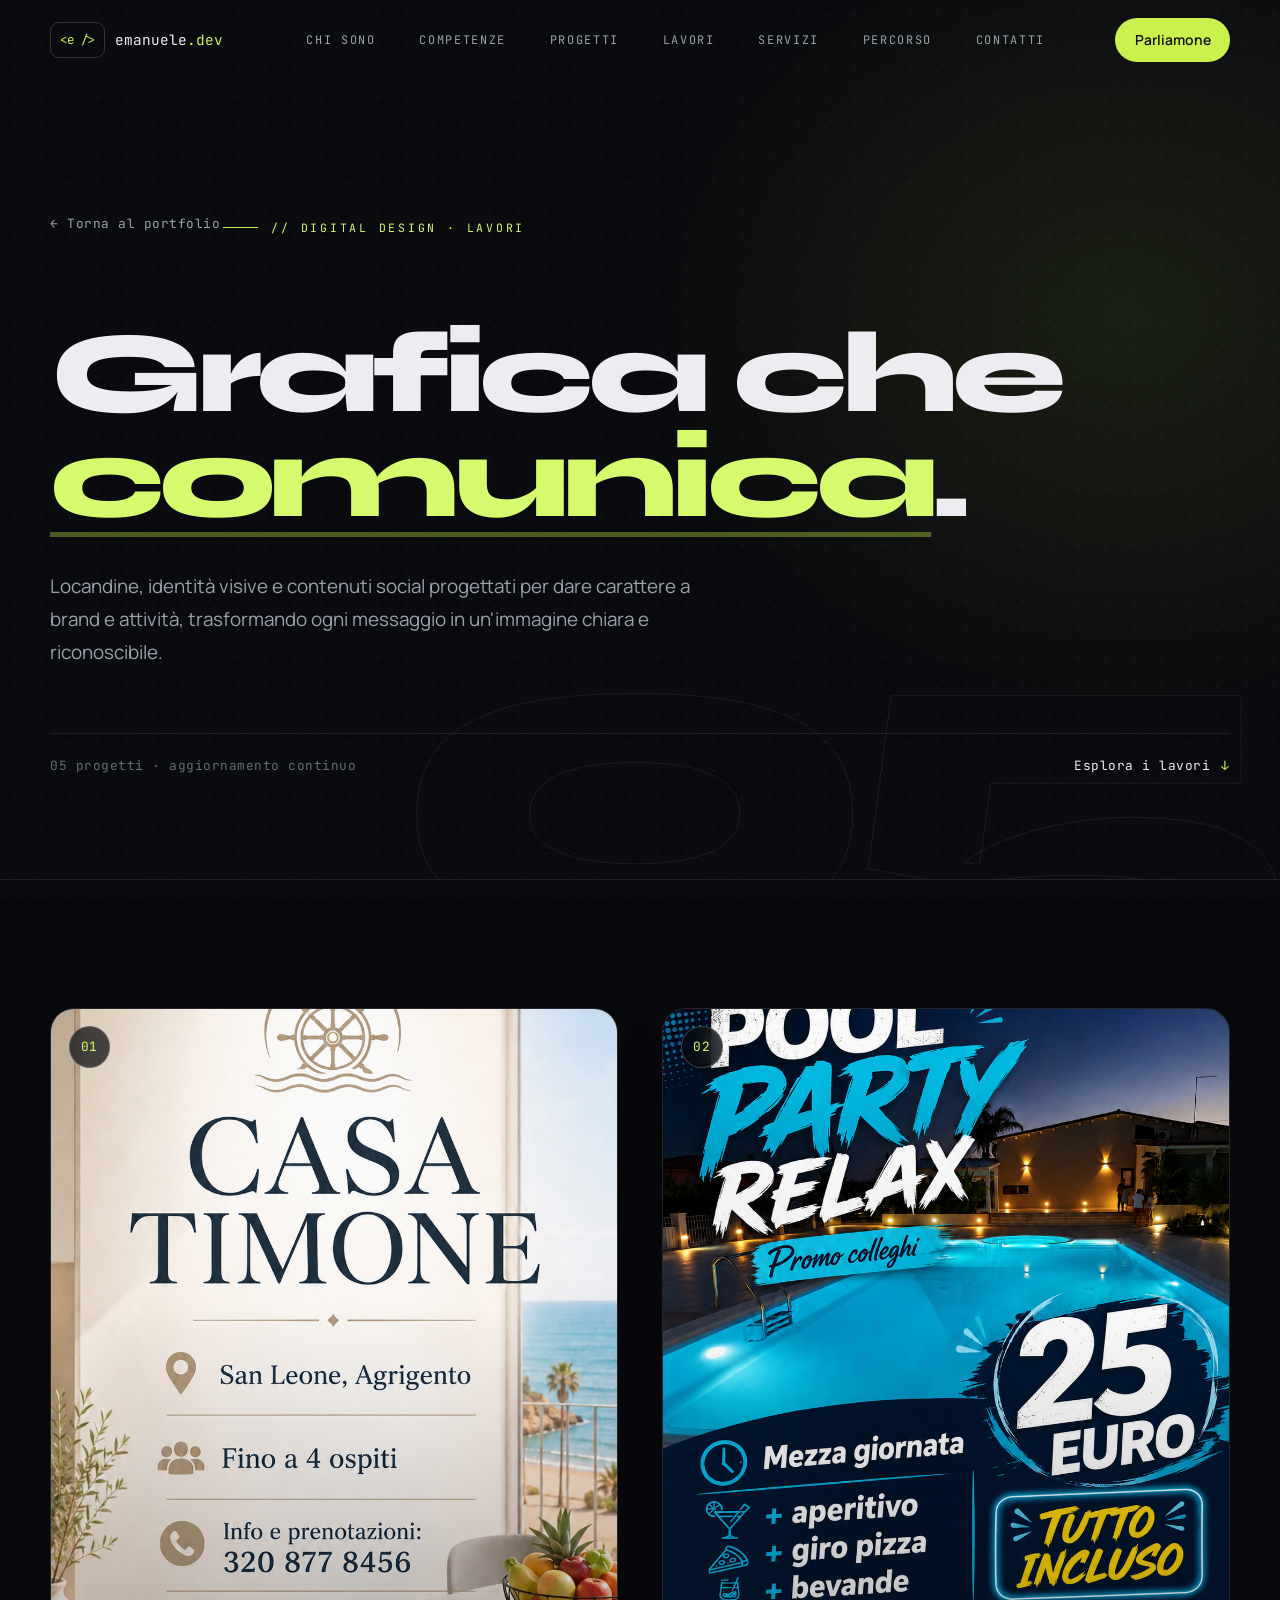
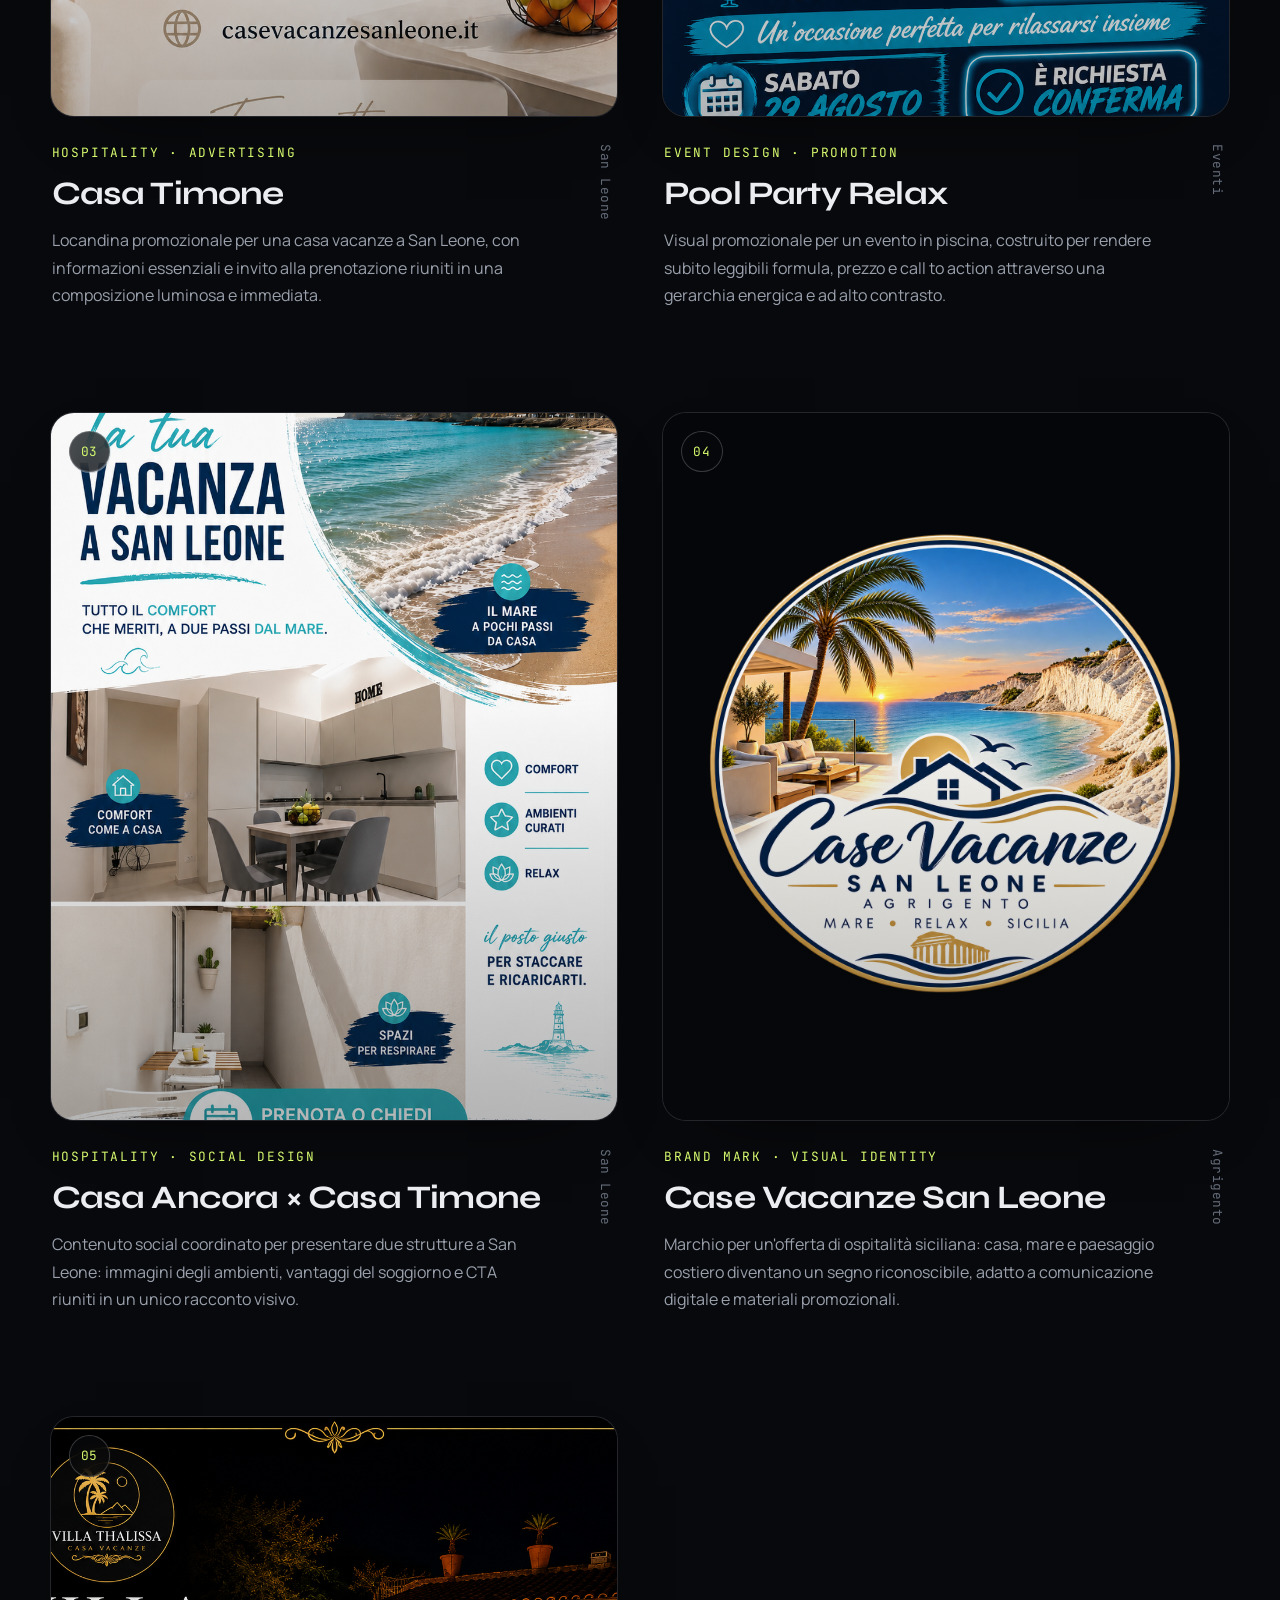
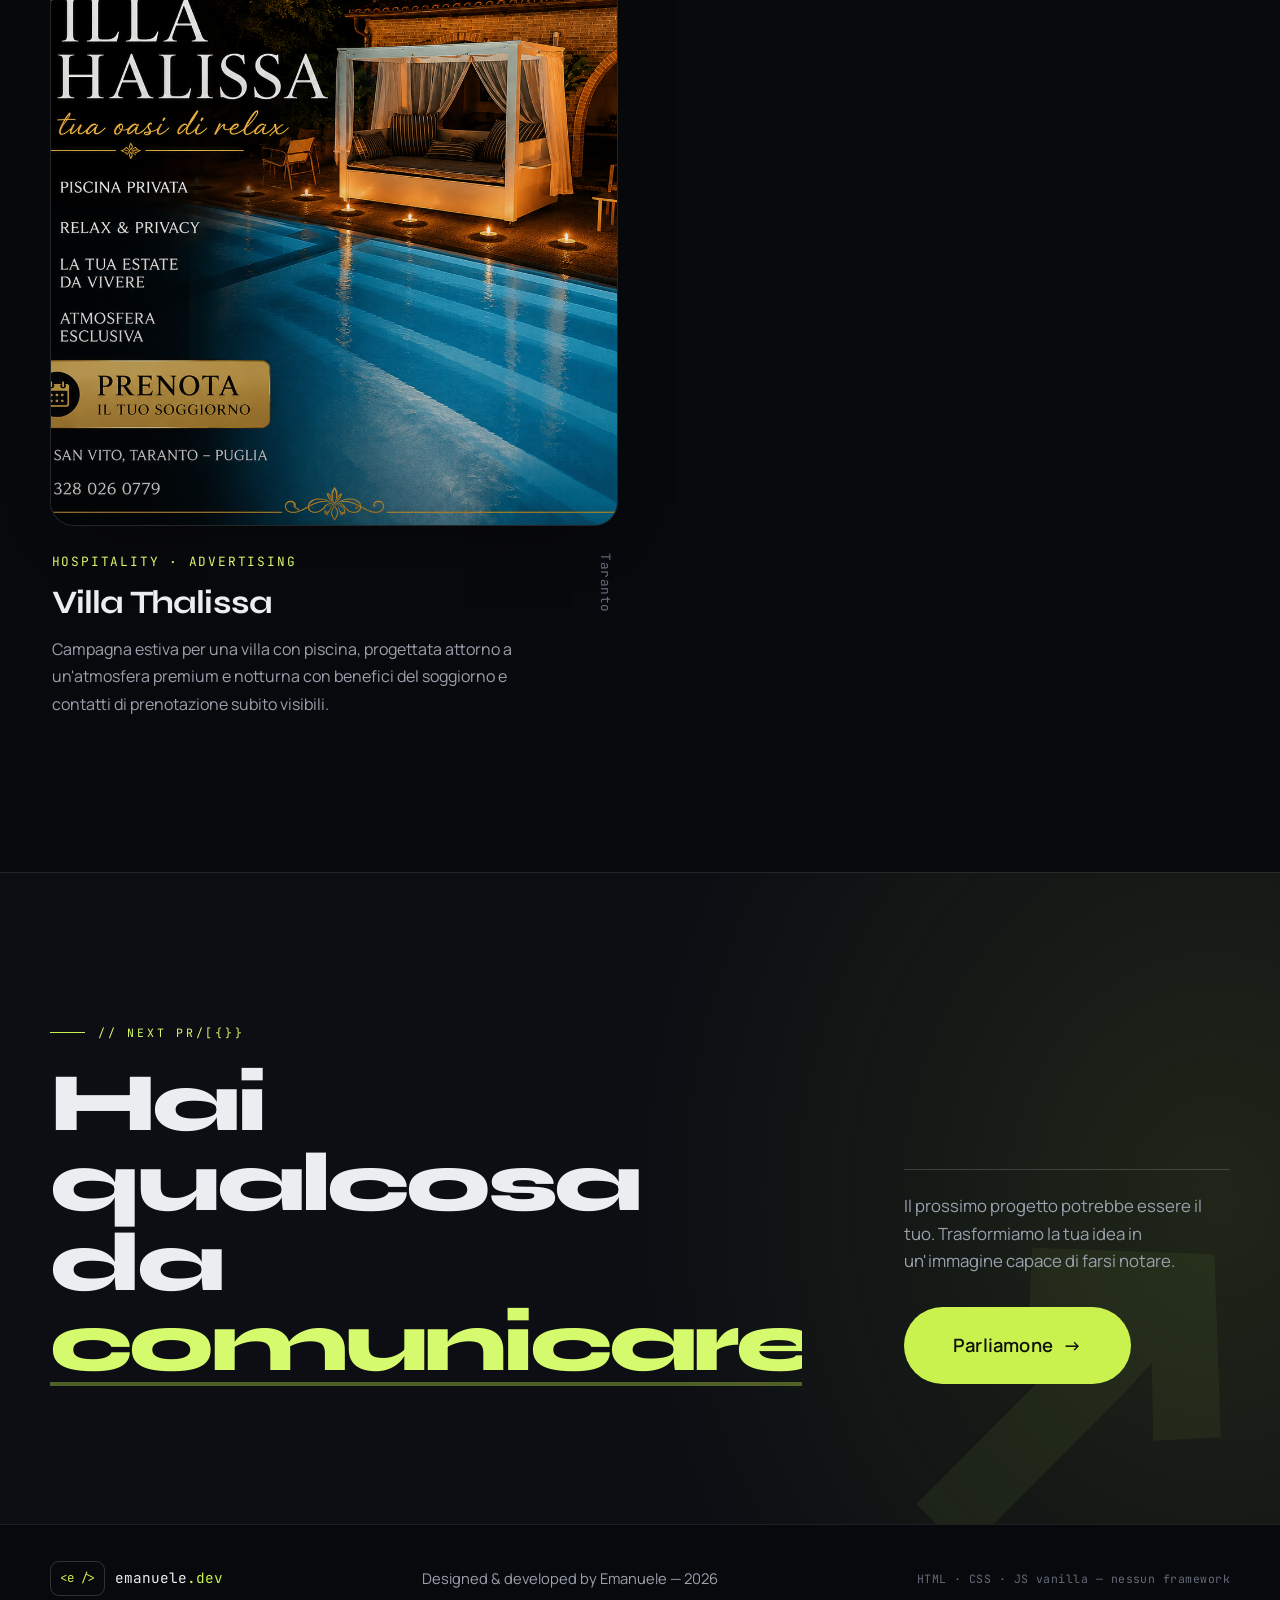
==== commit 7ad805bc: "Update navigation links and footer text in works.html" ====
--- a/works.html
+++ b/works.html
@@ -62,8 +62,11 @@
         <nav class="main-nav" aria-label="Navigazione principale">
           <ul>
             <li><a class="nav-link" href="index.html#chi-sono">Chi sono</a></li>
+            <li><a class="nav-link" href="index.html#competenze">Competenze</a></li>
             <li><a class="nav-link" href="index.html#progetti">Progetti</a></li>
+            <li><a class="nav-link" href="works.html">Lavori</a> </li>
             <li><a class="nav-link" href="index.html#servizi">Servizi</a></li>
+            <li><a class="nav-link" href="index.html#percorso">Percorso</a></li>
             <li><a class="nav-link" href="index.html#contatti">Contatti</a></li>
           </ul>
         </nav>
@@ -87,15 +90,44 @@
     <div class="menu-overlay" id="mobile-menu" aria-hidden="true">
       <nav class="menu-nav" aria-label="Navigazione mobile">
         <ul>
-          <li><a href="index.html#chi-sono" style="--i: 0"><span class="menu-idx">01</span>Chi sono</a></li>
-          <li><a href="index.html#progetti" style="--i: 1"><span class="menu-idx">02</span>Progetti</a></li>
-          <li><a href="index.html#servizi" style="--i: 2"><span class="menu-idx">03</span>Servizi</a></li>
-          <li><a href="works.html" style="--i: 3"><span class="menu-idx">04</span>Digital Design</a></li>
-          <li><a href="index.html#contatti" style="--i: 4"><span class="menu-idx">05</span>Contatti</a></li>
+          <li>
+            <a href="index.html#chi-sono" style="--i: 0"
+              ><span class="menu-idx">01</span>Chi sono</a
+            >
+          </li>
+          <li>
+            <a href="index.html#competenze" style="--i: 1"
+              ><span class="menu-idx">02</span>Competenze</a
+            >
+          </li>
+          <li>
+            <a href="index.html#progetti" style="--i: 2"
+              ><span class="menu-idx">03</span>Progetti</a
+            >
+          </li>
+          <li>
+            <a href="works.html" style="--i: 3"
+            ><span class="menu-idx">04</span>Lavori</a>
+          </li>
+          <li>
+            <a href="index.html#servizi" style="--i: 4"
+              ><span class="menu-idx">05</span>Servizi</a
+            >
+          </li>
+          <li>
+            <a href="index.html#percorso" style="--i: 5"
+              ><span class="menu-idx">06</span>Percorso</a
+            >
+          </li>
+          <li>
+            <a href="index.html#contatti" style="--i: 6"
+              ><span class="menu-idx">07</span>Contatti</a
+            >
+          </li>
         </ul>
       </nav>
       <div class="menu-foot">
-        <p class="mono">// digital design · selected works</p>
+        <p class="mono">// disponibile per nuovi progetti</p>
         <p class="mono dim">Based in Italy</p>
       </div>
     </div>
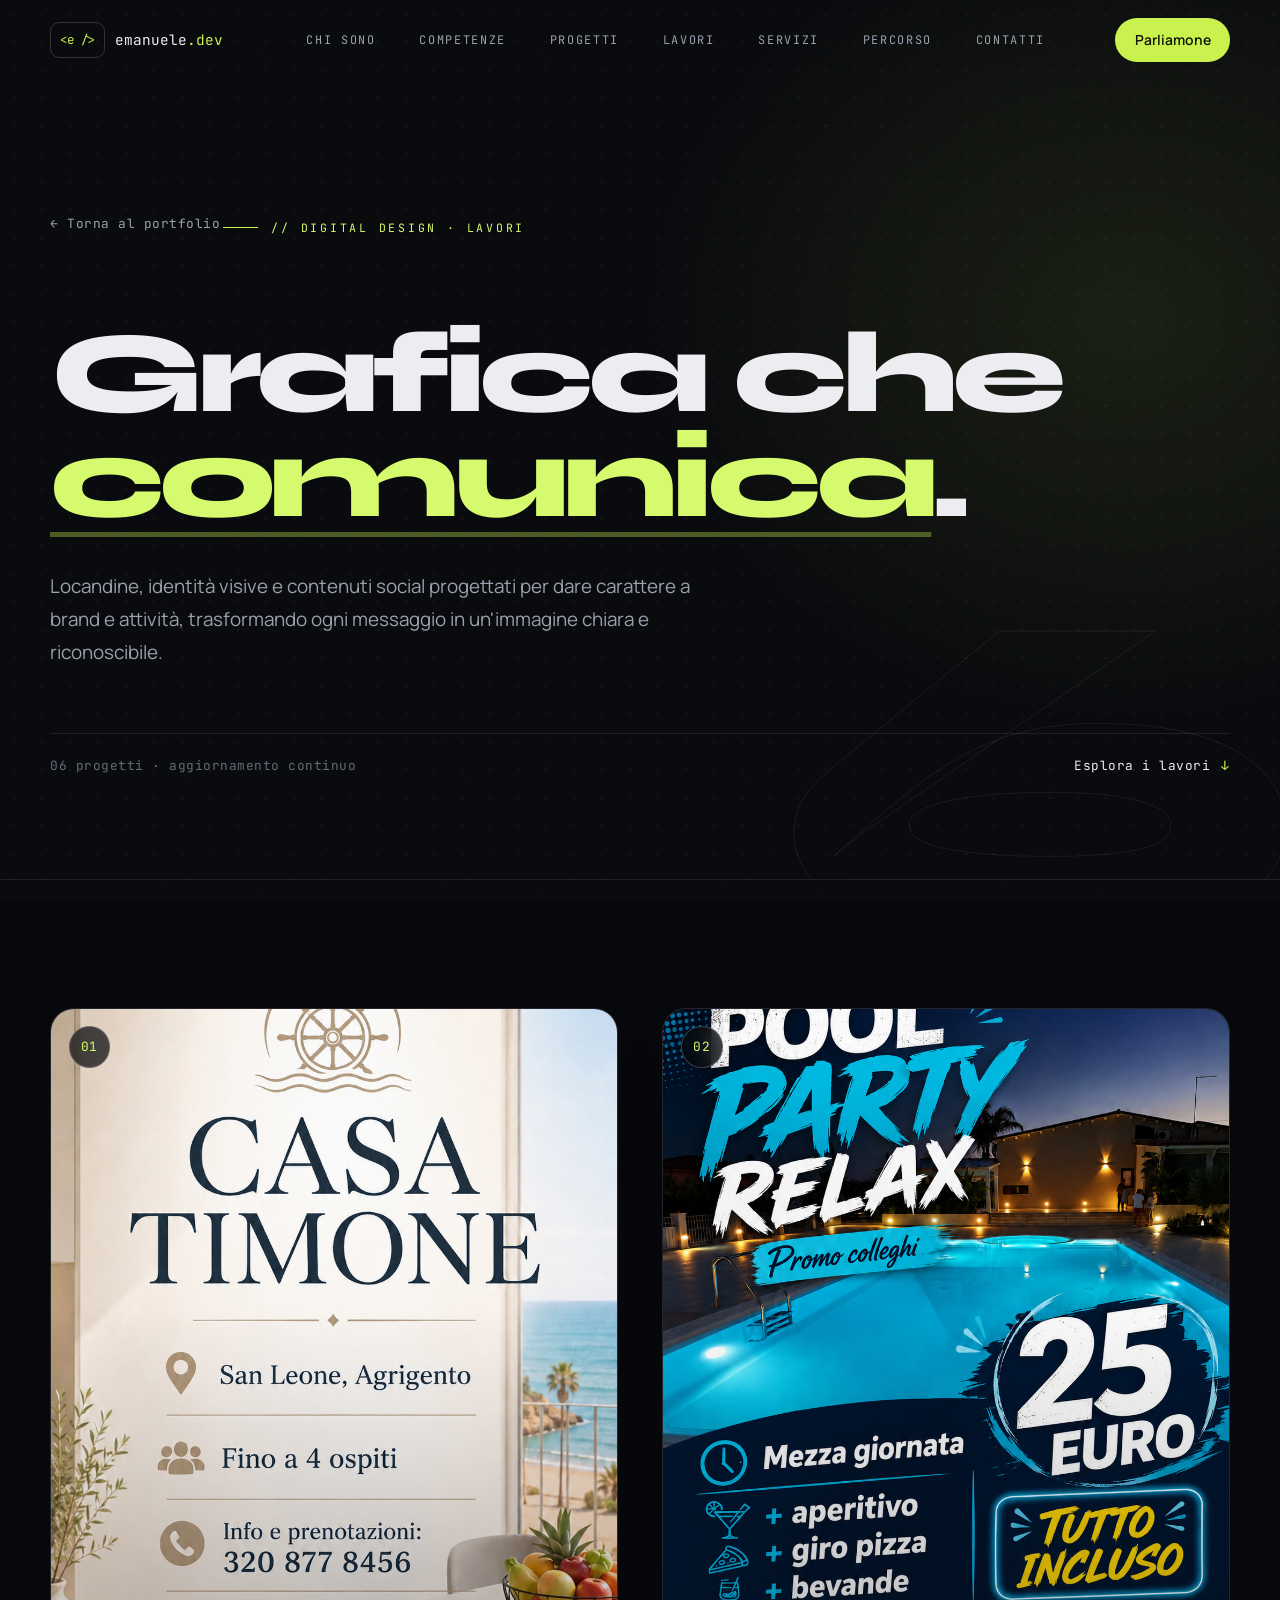
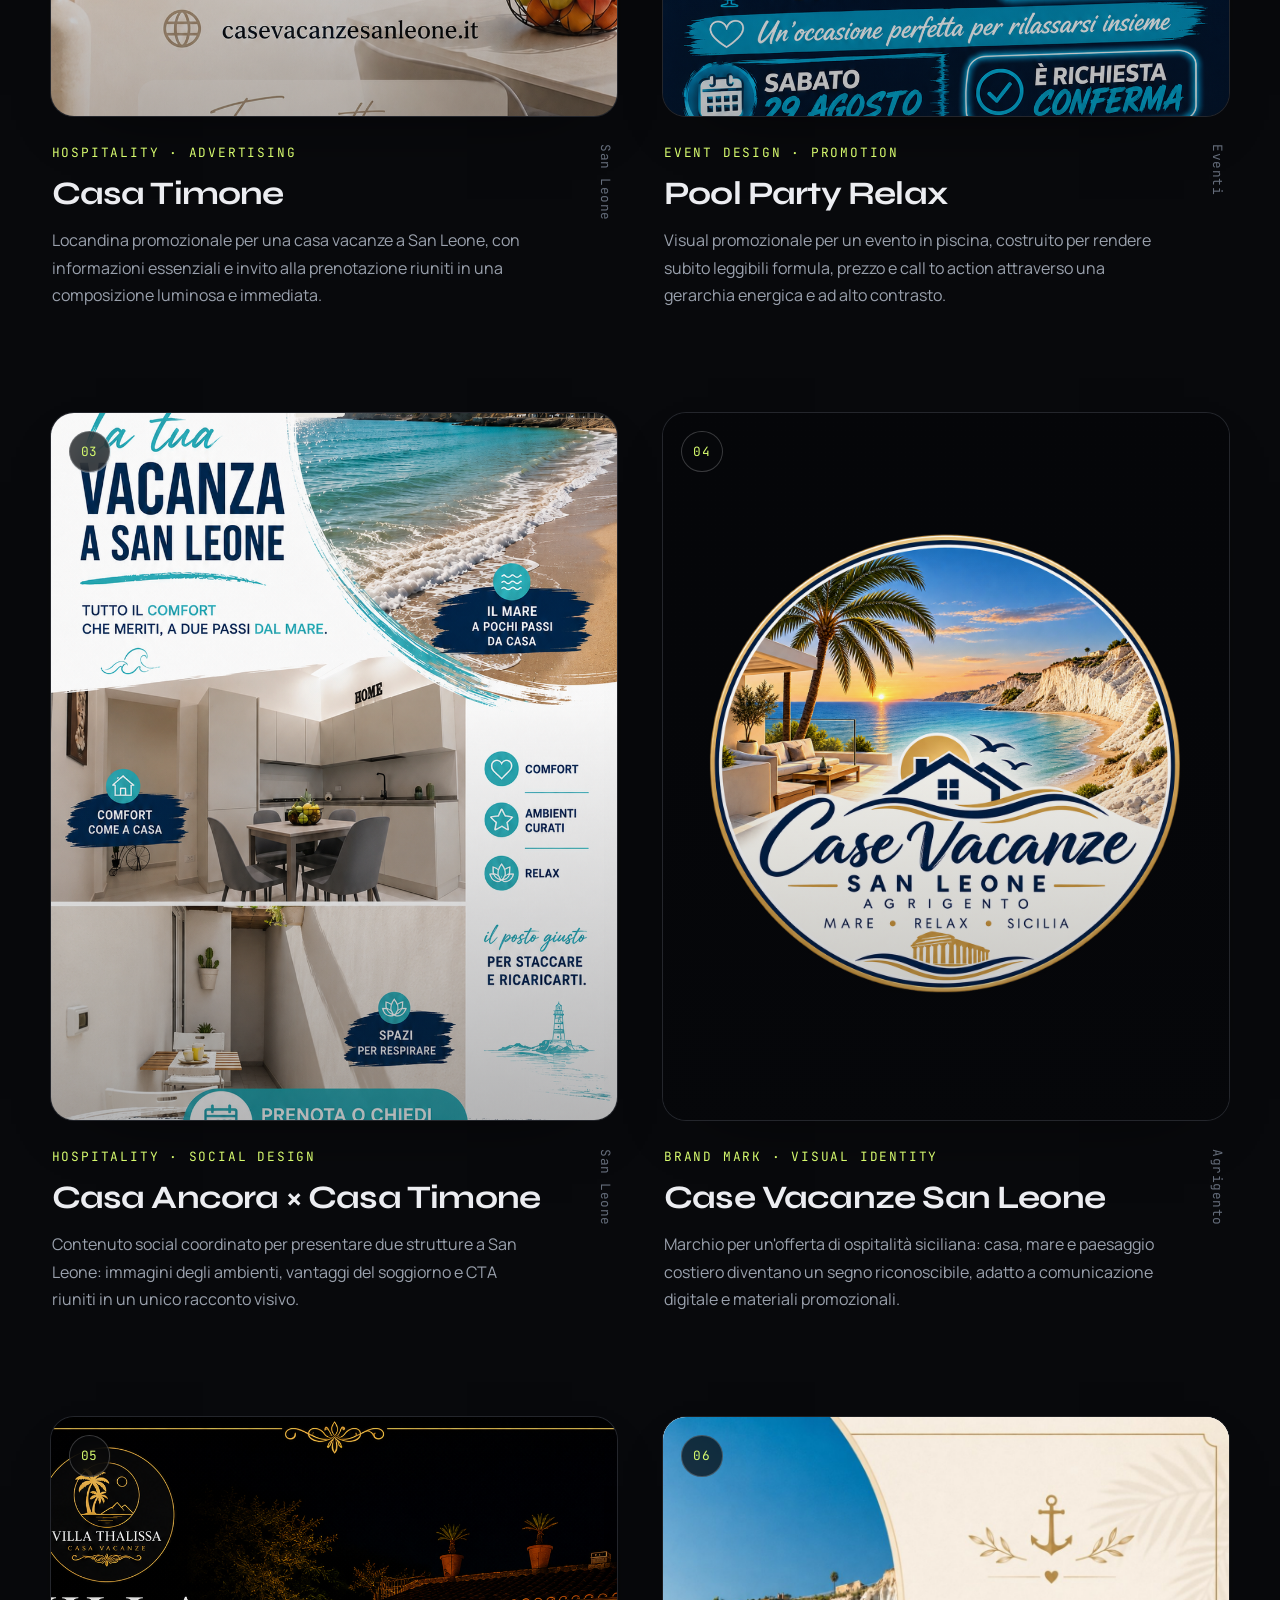
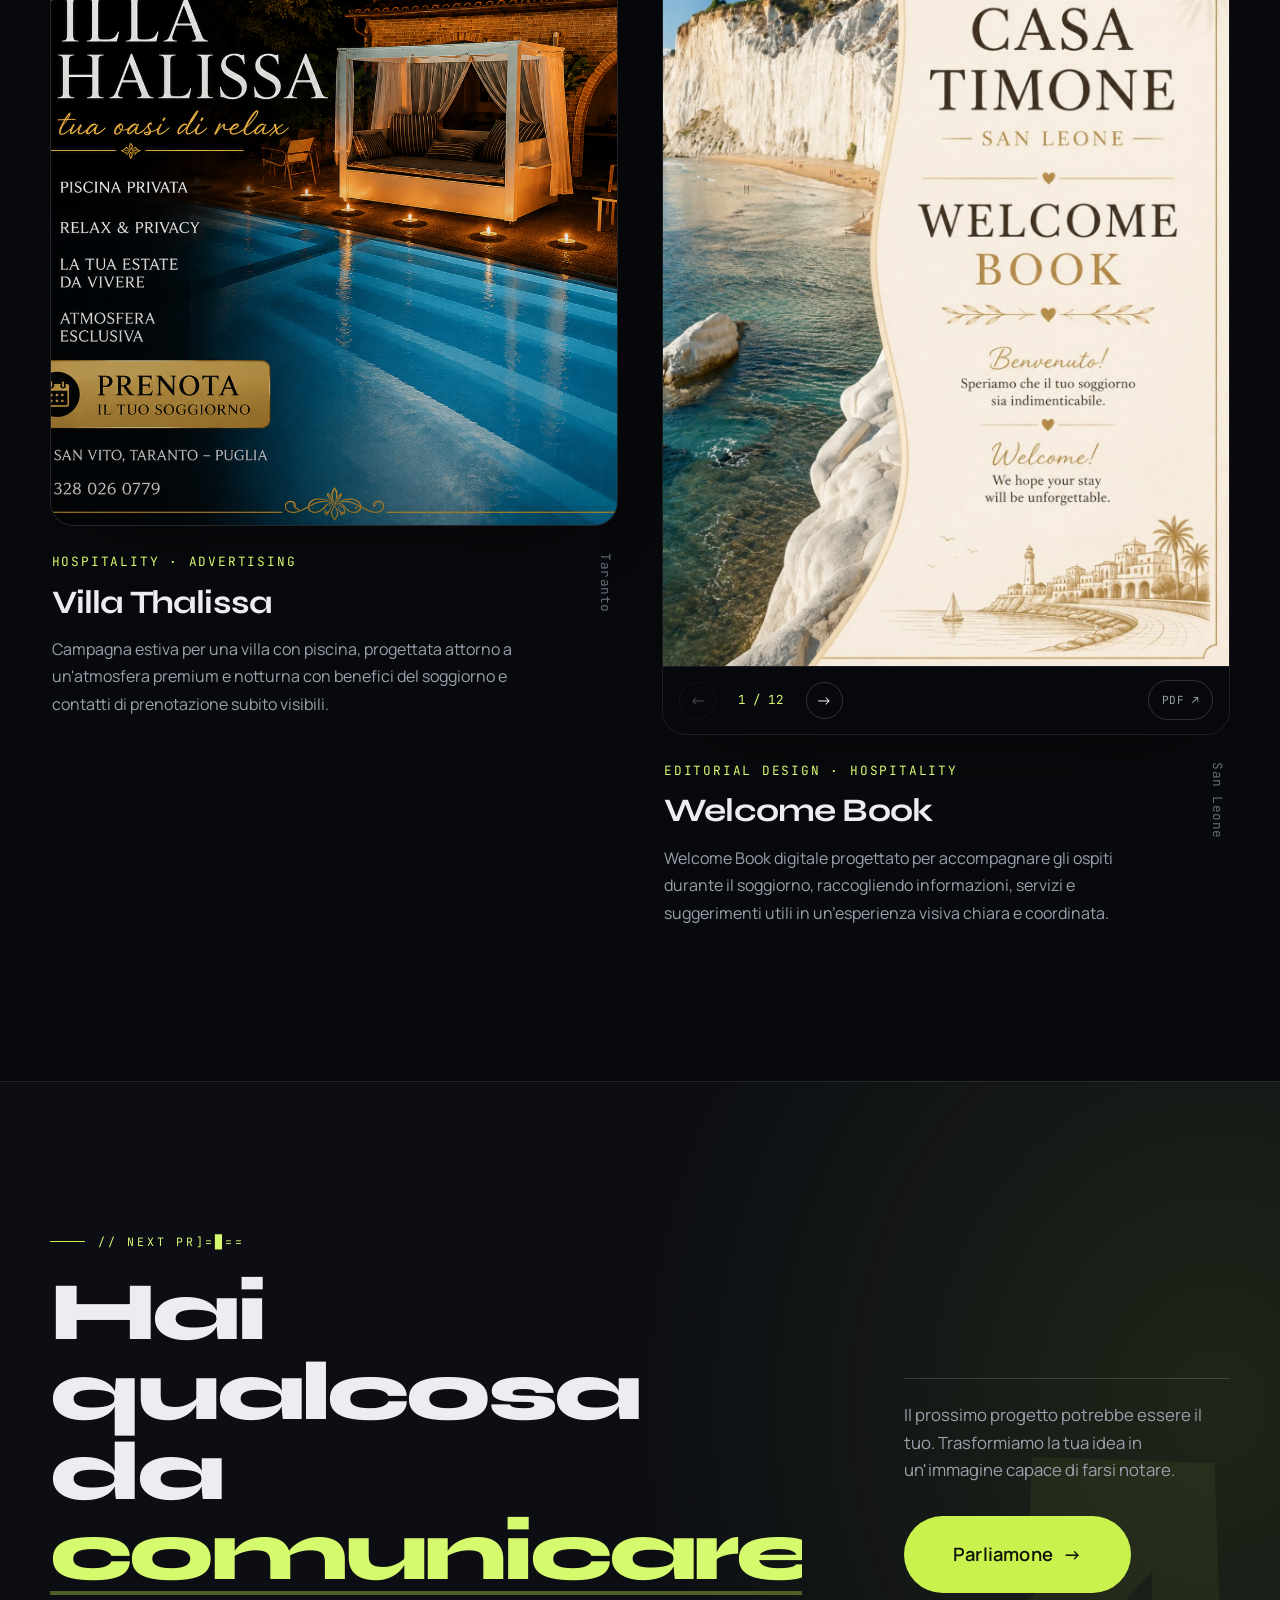
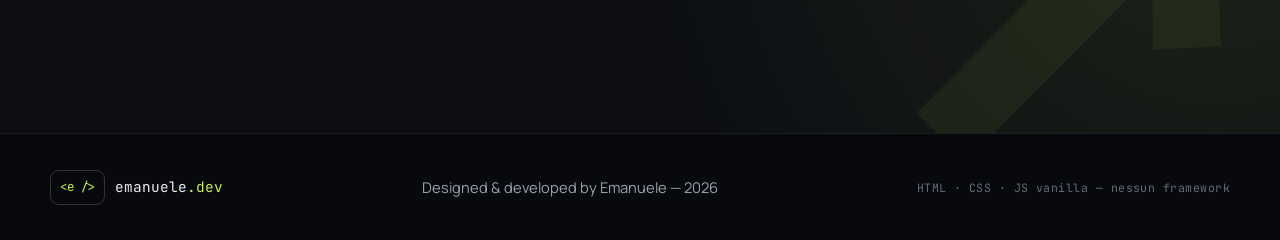
==== commit 916adebb: "Add files via upload" ====
--- a/works.html
+++ b/works.html
@@ -16,17 +16,26 @@
       property="og:description"
       content="Digital design, identità visive e contenuti promozionali progettati per dare carattere a brand e attività."
     />
-    <meta property="og:image" content="assets/images/grafica-che-comunica-og.png" />
+    <meta
+      property="og:image"
+      content="assets/images/grafica-che-comunica-og.png"
+    />
     <meta property="og:image:width" content="1200" />
     <meta property="og:image:height" content="630" />
-    <meta property="og:image:alt" content="Grafica che comunica — Digital Design · Selected Works" />
+    <meta
+      property="og:image:alt"
+      content="Grafica che comunica — Digital Design · Selected Works"
+    />
     <meta name="twitter:card" content="summary_large_image" />
     <meta name="twitter:title" content="Grafica che comunica — Emanuele" />
     <meta
       name="twitter:description"
       content="Digital design, identità visive e contenuti promozionali progettati per dare carattere a brand e attività."
     />
-    <meta name="twitter:image" content="assets/images/grafica-che-comunica-og.png" />
+    <meta
+      name="twitter:image"
+      content="assets/images/grafica-che-comunica-og.png"
+    />
 
     <link rel="preconnect" href="https://fonts.googleapis.com" />
     <link rel="preconnect" href="https://fonts.gstatic.com" crossorigin />
@@ -54,17 +63,25 @@
     <!-- ============ HEADER (stesso del portfolio, link al portfolio) ============ -->
     <header class="site-header" id="top">
       <div class="container header-inner">
-        <a href="index.html" class="brand" aria-label="Emanuele — torna al portfolio">
+        <a
+          href="index.html"
+          class="brand"
+          aria-label="Emanuele — torna al portfolio"
+        >
           <span class="brand-mark" aria-hidden="true">&lt;e /&gt;</span>
-          <span class="brand-name">emanuele<span class="accent">.dev</span></span>
+          <span class="brand-name"
+            >emanuele<span class="accent">.dev</span></span
+          >
         </a>
 
         <nav class="main-nav" aria-label="Navigazione principale">
           <ul>
             <li><a class="nav-link" href="index.html#chi-sono">Chi sono</a></li>
-            <li><a class="nav-link" href="index.html#competenze">Competenze</a></li>
+            <li>
+              <a class="nav-link" href="index.html#competenze">Competenze</a>
+            </li>
             <li><a class="nav-link" href="index.html#progetti">Progetti</a></li>
-            <li><a class="nav-link" href="works.html">Lavori</a> </li>
+            <li><a class="nav-link" href="works.html">Lavori</a></li>
             <li><a class="nav-link" href="index.html#servizi">Servizi</a></li>
             <li><a class="nav-link" href="index.html#percorso">Percorso</a></li>
             <li><a class="nav-link" href="index.html#contatti">Contatti</a></li>
@@ -72,7 +89,11 @@
         </nav>
 
         <div class="header-actions">
-          <a href="index.html#contatti" class="btn btn-primary btn-sm header-cta">Parliamone</a>
+          <a
+            href="index.html#contatti"
+            class="btn btn-primary btn-sm header-cta"
+            >Parliamone</a
+          >
           <button
             class="menu-toggle"
             type="button"
@@ -80,7 +101,9 @@
             aria-controls="mobile-menu"
           >
             <span class="menu-toggle-label">Menu</span>
-            <span class="menu-toggle-icon" aria-hidden="true"><span></span><span></span></span>
+            <span class="menu-toggle-icon" aria-hidden="true"
+              ><span></span><span></span
+            ></span>
           </button>
         </div>
       </div>
@@ -107,7 +130,8 @@
           </li>
           <li>
             <a href="works.html" style="--i: 3"
-            ><span class="menu-idx">04</span>Lavori</a>
+              ><span class="menu-idx">04</span>Lavori</a
+            >
           </li>
           <li>
             <a href="index.html#servizi" style="--i: 4"
@@ -141,7 +165,9 @@
           <p class="kicker mono" data-scramble>// digital design · lavori</p>
           <h1 class="works-title">
             <span class="lm"><span class="lm-in">Grafica che</span></span>
-            <span class="lm"><span class="lm-in"><em class="hl">comunica</em>.</span></span>
+            <span class="lm"
+              ><span class="lm-in"><em class="hl">comunica</em>.</span></span
+            >
           </h1>
           <p class="works-lead">
             Locandine, identità visive e contenuti social progettati per dare
@@ -149,7 +175,7 @@
             un'immagine chiara e riconoscibile.
           </p>
           <div class="works-hero-meta">
-            <p class="works-count mono">05 progetti · aggiornamento continuo</p>
+            <p class="works-count mono">06 progetti · aggiornamento continuo</p>
             <a class="works-scroll mono" href="#selected-works">
               Esplora i lavori <span aria-hidden="true">↓</span>
             </a>
@@ -158,10 +184,13 @@
       </section>
 
       <!-- ============ GRIGLIA LAVORI ============ -->
-      <section class="works-section" id="selected-works" aria-label="Lavori di digital design">
+      <section
+        class="works-section"
+        id="selected-works"
+        aria-label="Lavori di digital design"
+      >
         <div class="container">
           <div class="works-grid">
-
             <!-- 01 · card larga in evidenza -->
             <article class="work-card reveal">
               <a
@@ -174,9 +203,14 @@
                 <img
                   src="assets/works/progetto-01.PNG"
                   alt="Locandina promozionale Casa Timone, casa vacanze a San Leone"
-                  loading="lazy" width="1200" height="900" />
+                  loading="lazy"
+                  width="1200"
+                  height="900"
+                />
                 <span class="work-idx mono">01</span>
-                <span class="work-overlay mono">Vedi progetto <span aria-hidden="true">↗</span></span>
+                <span class="work-overlay mono"
+                  >Vedi progetto <span aria-hidden="true">↗</span></span
+                >
               </a>
               <div class="work-body">
                 <span class="work-cat mono">Hospitality · Advertising</span>
@@ -202,9 +236,14 @@
                 <img
                   src="assets/works/progetto-02.PNG"
                   alt="Locandina Pool Party Relax con piscina, offerta e dettagli dell'evento"
-                  loading="lazy" width="900" height="675" />
+                  loading="lazy"
+                  width="900"
+                  height="675"
+                />
                 <span class="work-idx mono">02</span>
-                <span class="work-overlay mono">Vedi progetto <span aria-hidden="true">↗</span></span>
+                <span class="work-overlay mono"
+                  >Vedi progetto <span aria-hidden="true">↗</span></span
+                >
               </a>
               <div class="work-body">
                 <span class="work-cat mono">Event Design · Promotion</span>
@@ -230,9 +269,14 @@
                 <img
                   src="assets/works/progetto-03.PNG"
                   alt="Grafica promozionale delle case vacanze Casa Ancora e Casa Timone"
-                  loading="lazy" width="900" height="675" />
+                  loading="lazy"
+                  width="900"
+                  height="675"
+                />
                 <span class="work-idx mono">03</span>
-                <span class="work-overlay mono">Vedi progetto <span aria-hidden="true">↗</span></span>
+                <span class="work-overlay mono"
+                  >Vedi progetto <span aria-hidden="true">↗</span></span
+                >
               </a>
               <div class="work-body">
                 <span class="work-cat mono">Hospitality · Social Design</span>
@@ -258,9 +302,14 @@
                 <img
                   src="assets/works/progetto-04.PNG"
                   alt="Logo circolare Case Vacanze San Leone con mare, casa e costa siciliana"
-                  loading="lazy" width="900" height="675" />
+                  loading="lazy"
+                  width="900"
+                  height="675"
+                />
                 <span class="work-idx mono">04</span>
-                <span class="work-overlay mono">Vedi progetto <span aria-hidden="true">↗</span></span>
+                <span class="work-overlay mono"
+                  >Vedi progetto <span aria-hidden="true">↗</span></span
+                >
               </a>
               <div class="work-body">
                 <span class="work-cat mono">Brand Mark · Visual Identity</span>
@@ -286,9 +335,14 @@
                 <img
                   src="assets/works/progetto-05.PNG"
                   alt="Locandina Villa Thalissa con piscina e invito alla prenotazione"
-                  loading="lazy" width="900" height="675" />
+                  loading="lazy"
+                  width="900"
+                  height="675"
+                />
                 <span class="work-idx mono">05</span>
-                <span class="work-overlay mono">Vedi progetto <span aria-hidden="true">↗</span></span>
+                <span class="work-overlay mono"
+                  >Vedi progetto <span aria-hidden="true">↗</span></span
+                >
               </a>
               <div class="work-body">
                 <span class="work-cat mono">Hospitality · Advertising</span>
@@ -301,7 +355,95 @@
                 <span class="work-year mono">Taranto</span>
               </div>
             </article>
-
+            <!-- 06 · Welcome Book PDF -->
+            <article class="work-card reveal" style="--d: 0.08s">
+              <div
+                class="work-media work-media--pdf pdf-viewer"
+                data-page-base="assets/works/welcome-book-pages/page-"
+                data-total-pages="12"
+              >
+                <div
+                  class="pdf-stage"
+                  data-pdf-stage
+                  tabindex="0"
+                  aria-label="Sfoglia il Welcome Book di Casa Timone"
+                >
+                  <img
+                    data-pdf-page
+                    src="assets/works/welcome-book-pages/page-01.jpg"
+                    alt="Pagina 1 di 12 del Welcome Book di Casa Timone"
+                    width="1200"
+                    height="1800"
+                    draggable="false"
+                    decoding="async"
+                  />
+
+                  <span class="work-idx mono">06</span>
+
+                  <div
+                    class="pdf-message mono"
+                    data-pdf-message
+                    aria-live="polite"
+                    hidden
+                  >
+                    Impossibile caricare questa pagina.
+                  </div>
+                </div>
+
+                <div class="pdf-toolbar">
+                  <button
+                    class="pdf-arrow"
+                    type="button"
+                    data-pdf-prev
+                    aria-label="Pagina precedente"
+                    disabled
+                  >
+                    ←
+                  </button>
+
+                  <span class="pdf-counter mono" aria-live="polite">
+                    <span data-pdf-current>1</span>
+                    /
+                    <span data-pdf-total>12</span>
+                  </span>
+
+                  <button
+                    class="pdf-arrow"
+                    type="button"
+                    data-pdf-next
+                    aria-label="Pagina successiva"
+                  >
+                    →
+                  </button>
+
+                  <a
+                    class="pdf-open mono"
+                    href="assets/works/Casa_Timone_Welcome_Book_completo_12_pagine.pdf"
+                    target="_blank"
+                    rel="noopener"
+                  >
+                    PDF ↗
+                  </a>
+                </div>
+              </div>
+
+              <div class="work-body">
+                <span class="work-cat mono">
+                  Editorial Design · Hospitality
+                </span>
+
+                <h2 class="work-title">Welcome Book</h2>
+
+                <p class="work-desc">
+                  Welcome Book digitale progettato per accompagnare gli ospiti
+                  durante il soggiorno, raccogliendo informazioni, servizi e
+                  suggerimenti utili in un’esperienza visiva chiara e
+                  coordinata.
+                </p>
+
+                <span class="work-year mono">San Leone</span>
+              </div>
+            </article>
           </div>
         </div>
       </section>
@@ -314,7 +456,11 @@
             <h2 class="works-cta-title">
               <span class="lm"><span class="lm-in">Hai qualcosa</span></span>
               <span class="lm"><span class="lm-in">da</span></span>
-              <span class="lm"><span class="lm-in"><em class="hl">comunicare</em>?</span></span>
+              <span class="lm"
+                ><span class="lm-in"
+                  ><em class="hl">comunicare</em>?</span
+                ></span
+              >
             </h2>
           </div>
           <div class="works-cta-copy reveal" style="--d: 0.15s">
@@ -335,18 +481,25 @@
       <div class="container footer-inner">
         <a href="index.html" class="brand" aria-label="Torna al portfolio">
           <span class="brand-mark" aria-hidden="true">&lt;e /&gt;</span>
-          <span class="brand-name">emanuele<span class="accent">.dev</span></span>
+          <span class="brand-name"
+            >emanuele<span class="accent">.dev</span></span
+          >
         </a>
         <p class="footer-line">
           Designed &amp; developed by Emanuele — <span id="year"></span>
         </p>
-        <p class="footer-tech mono">HTML · CSS · JS vanilla — nessun framework</p>
+        <p class="footer-tech mono">
+          HTML · CSS · JS vanilla — nessun framework
+        </p>
       </div>
     </footer>
 
-    <button class="to-top" type="button" aria-label="Torna all'inizio">↑</button>
+    <button class="to-top" type="button" aria-label="Torna all'inizio">
+      ↑
+    </button>
     <div class="toast mono" role="status" aria-live="polite"></div>
 
     <script src="js/script.js"></script>
+    <script src="js/pdf-viewer.js"></script>
   </body>
 </html>
--- a/css/style.css
+++ b/css/style.css
@@ -343,6 +343,41 @@
 
 .featured-media { position: relative; border-radius: var(--radius); overflow: hidden; border: 1px solid var(--line); aspect-ratio: 4 / 3; }
 .featured-media img { width: 100%; height: 100%; object-fit: cover; animation: slowzoom 18s ease-in-out infinite alternate; }
+/* Anteprima live del sito Case Vacanze */
+.featured-media.live-preview {
+  position: relative;
+  aspect-ratio: 16 / 10;
+  background: #fff;
+  overflow: hidden;
+}
+
+.live-preview iframe {
+  position: absolute;
+  inset: 0;
+  width: 250%;
+  height: 250%;
+  border: 0;
+  transform: scale(0.4);
+  transform-origin: top left;
+  pointer-events: none;
+  background: #fff;
+}
+
+.live-preview-link {
+  position: absolute;
+  inset: 0;
+  z-index: 1;
+  cursor: pointer;
+}
+
+.live-preview .frame-tag {
+  z-index: 2;
+  pointer-events: none;
+}
+
+.live-preview:hover {
+  border-color: var(--accent);
+}
 @keyframes slowzoom { from { transform: scale(1); } to { transform: scale(1.09); } }
 .frame-tag {
   position: absolute; left: 1rem; bottom: 1rem;
--- a/css/works.css
+++ b/css/works.css
@@ -18,7 +18,7 @@
 }
 
 .works-hero::after {
-  content: "05";
+  content: "6";
   position: absolute;
   right: clamp(-1.2rem, 2vw, 1.5rem);
   bottom: clamp(-4rem, -5vw, -2rem);
@@ -320,3 +320,217 @@
   .work-overlay,
   .works-scroll span { transition: none; }
 }
+
+/* ============================================================
+   VISUALIZZATORE PDF A PAGINA SINGOLA
+   ============================================================ */
+
+.work-media.work-media--pdf {
+  display: flex;
+  flex-direction: column;
+  aspect-ratio: auto;
+  background: #08090c;
+}
+
+.work-media--pdf::after {
+  display: none;
+}
+
+.pdf-stage {
+  position: relative;
+  display: grid;
+  place-items: center;
+
+  width: 100%;
+  aspect-ratio: 2 / 3;
+  overflow: hidden;
+
+  background: #e8e8e4;
+
+  /*
+    Consente lo scorrimento verticale della pagina,
+    ma blocca trascinamento orizzontale e pinch-zoom
+    dentro il visualizzatore.
+  */
+  touch-action: pan-y;
+  overscroll-behavior-x: contain;
+
+  user-select: none;
+  -webkit-user-select: none;
+  -webkit-touch-callout: none;
+
+  cursor: grab;
+}
+
+.pdf-stage:active {
+  cursor: grabbing;
+}
+
+.pdf-stage:focus-visible {
+  outline: 2px solid var(--accent);
+  outline-offset: -3px;
+}
+
+.pdf-stage [data-pdf-page] {
+  display: block;
+  width: 100%;
+  height: 100%;
+  object-fit: contain;
+
+  background: #ffffff;
+  pointer-events: none;
+
+  transform: translateX(0);
+  opacity: 1;
+
+  transition:
+    transform 0.2s var(--ease),
+    opacity 0.2s ease;
+}
+
+.work-media--pdf:hover .pdf-stage [data-pdf-page],
+.work-media--pdf:focus-visible .pdf-stage [data-pdf-page] {
+  transform: translateX(0);
+  filter: none;
+}
+
+.pdf-stage.is-dragging [data-pdf-page] {
+  transition: none;
+}
+
+.pdf-stage.is-loading [data-pdf-page] {
+  opacity: 0.68;
+}
+
+.pdf-message {
+  position: absolute;
+  left: 50%;
+  top: 50%;
+  z-index: 4;
+
+  transform: translate(-50%, -50%);
+
+  padding: 0.7rem 1rem;
+  border: 1px solid rgba(236, 238, 242, 0.2);
+  border-radius: 999px;
+
+  background: rgba(8, 9, 12, 0.88);
+  color: var(--text);
+
+  font-size: 0.72rem;
+  text-align: center;
+  white-space: nowrap;
+
+  backdrop-filter: blur(12px);
+  -webkit-backdrop-filter: blur(12px);
+}
+
+.pdf-toolbar {
+  display: grid;
+  grid-template-columns: auto minmax(4.5rem, auto) auto 1fr;
+  align-items: center;
+  gap: 0.55rem;
+
+  min-height: 4.25rem;
+  padding: 0.75rem 1rem;
+
+  border-top: 1px solid var(--line);
+  background: rgba(8, 9, 12, 0.96);
+}
+
+.pdf-arrow {
+  appearance: none;
+  display: grid;
+  place-items: center;
+
+  width: 2.3rem;
+  height: 2.3rem;
+  padding: 0;
+
+  border: 1px solid var(--line-strong);
+  border-radius: 50%;
+
+  background: transparent;
+  color: var(--text);
+
+  font: inherit;
+  font-size: 1rem;
+  line-height: 1;
+
+  cursor: pointer;
+
+  transition:
+    color 0.25s ease,
+    border-color 0.25s ease,
+    background-color 0.25s ease,
+    transform 0.25s var(--ease);
+}
+
+.pdf-arrow:hover:not(:disabled) {
+  color: var(--accent-text);
+  border-color: var(--accent);
+  background: rgba(201, 242, 79, 0.08);
+  transform: translateY(-2px);
+}
+
+.pdf-arrow:disabled {
+  opacity: 0.3;
+  cursor: not-allowed;
+}
+
+.pdf-arrow:focus-visible,
+.pdf-open:focus-visible {
+  outline: 2px solid var(--accent);
+  outline-offset: 2px;
+}
+
+.pdf-counter {
+  color: var(--accent-text);
+  font-size: 0.78rem;
+  text-align: center;
+}
+
+.pdf-open {
+  justify-self: end;
+
+  padding: 0.6rem 0.8rem;
+  border: 1px solid var(--line-strong);
+  border-radius: 999px;
+
+  color: var(--muted);
+  font-size: 0.7rem;
+  text-decoration: none;
+
+  transition:
+    color 0.25s ease,
+    border-color 0.25s ease;
+}
+
+.pdf-open:hover {
+  color: var(--accent-text);
+  border-color: var(--accent);
+}
+
+@media (max-width: 420px) {
+  .pdf-toolbar {
+    min-height: 3.8rem;
+    gap: 0.4rem;
+    padding: 0.65rem 0.7rem;
+  }
+
+  .pdf-arrow {
+    width: 2.15rem;
+    height: 2.15rem;
+  }
+
+  .pdf-open {
+    padding-inline: 0.65rem;
+  }
+}
+
+@media (prefers-reduced-motion: reduce) {
+  .pdf-stage [data-pdf-page],
+  .pdf-arrow {
+    transition: none;
+  }
+}
